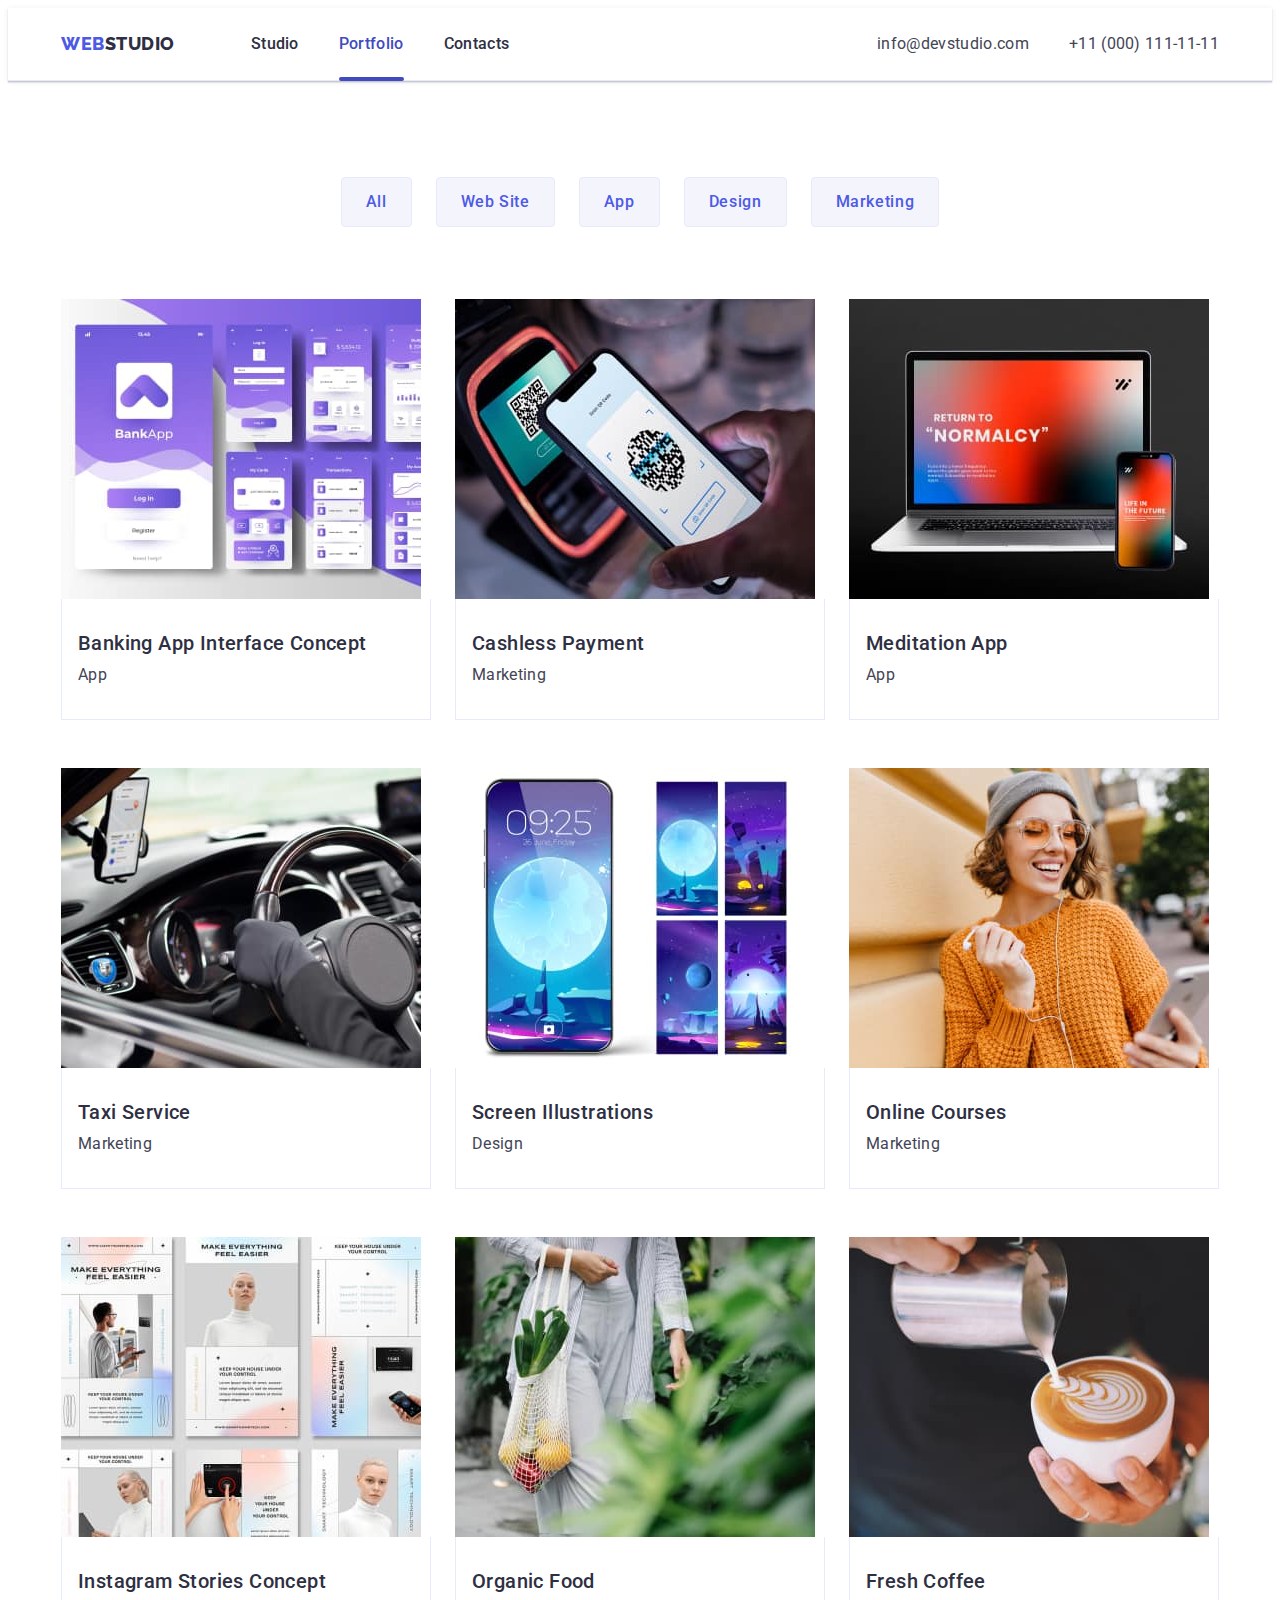
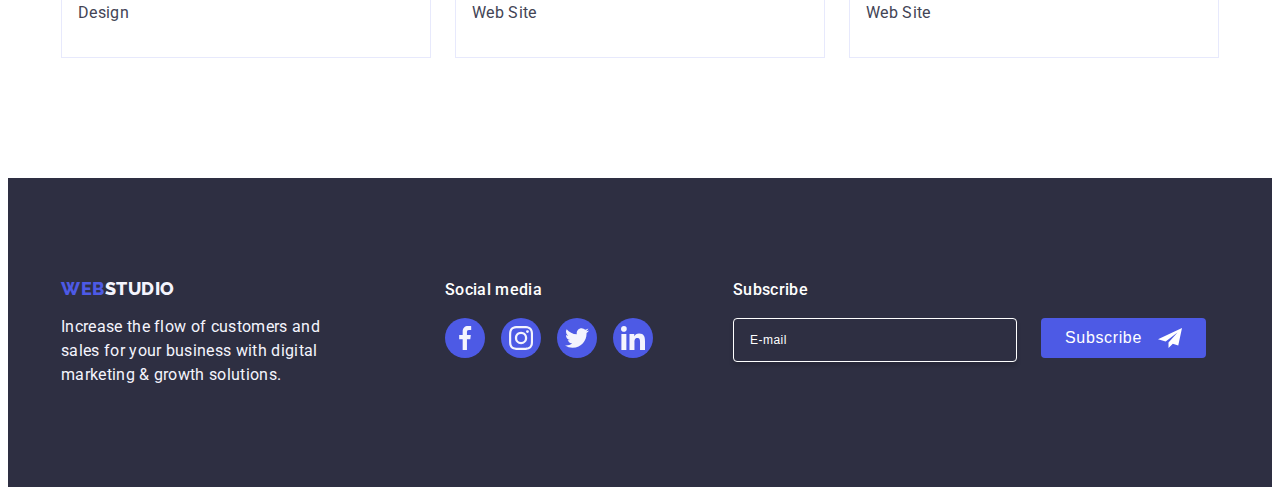
==== portfolio.html @ ef60c925 "Initial commit" ====
<!DOCTYPE html>
<html lang="en">
  <head>
    <meta charset="UTF-8" />
    <meta name="viewport" content="width=device-width, initial-scale=1.0" />
    <title>portfolio</title>
    <link rel="preconnect" href="https://fonts.googleapis.com" />
    <link rel="preconnect" href="https://fonts.gstatic.com" crossorigin />
    <link
      href="https://fonts.googleapis.com/css2?family=Raleway:wght@800&family=Roboto:wght@400;500;700;900&display=swap"
      rel="stylesheet"
    />
    <link
      rel="stylesheet"
      href="https://cdnjs.cloudflare.com/ajax/libs/modern-normalize/2.0.0/modern-normalize.min.css"
      integrity="sha512-4xo8blKMVCiXpTaLzQSLSw3KFOVPWhm/TRtuPVc4WG6kUgjH6J03IBuG7JZPkcWMxJ5huwaBpOpnwYElP/m6wg=="
      crossorigin="anonymous"
      referrerpolicy="no-referrer"
    />
    <link rel="stylesheet" href="./css/style.css" />
  </head>
  <body>
    <header class="header">
      <div class="container">
        <nav class="header-navigation">
          <a class="logo link" href="./index.html">
            Web<span class="logo-decor-header">Studio</span>
          </a>
          <ul class="navigation-list list">
            <li class="navigation-item">
              <a class="navigation-link link" href="./index.html">Studio</a>
            </li>
            <li class="navigation-item">
              <a class="navigation-link link link-portfolio" href="./portfolio.html">Portfolio</a>
            </li>
            <li class="navigation-item">
              <a class="navigation-link link" href="">Contacts</a>
            </li>
          </ul>
        </nav>

        <address class="header-address">
          <ul class="address-list list">
            <li class="address-item">
              <a class="address-link link" href="mailto:info@devstudio.com">info@devstudio.com</a>
            </li>
            <li class="address-item">
              <a class="address-link link" href="tel:+110001111111">+11 (000) 111-11-11</a>
            </li>
          </ul>
        </address>
      </div>
    </header>
    <main class="main">
      <section class="portfolio-content">
        <div class="container">
          <h1 class="visually-hidden">Сategory</h1>
          <ul class="category-list list">
            <li class="category-item">
              <button type="button" class="category-button">All</button>
            </li>
            <li class="category-item">
              <button type="button" class="category-button">Web Site</button>
            </li>
            <li class="category-item">
              <button type="button" class="category-button">App</button>
            </li>
            <li class="category-item">
              <button type="button" class="category-button">Design</button>
            </li>
            <li class="category-item">
              <button type="button" class="category-button">Marketing</button>
            </li>
          </ul>
          <ul class="portfolio-list list">
            <li class="portfolio-card">
              <a href="#" class="card-link link">
                <div class="position-wrapper">
                  <img
                    class="portfolio-img link"
                    width="360"
                    src="./images/portfolio/portfolio-img-1.jpg"
                    alt="Portfolio Image"
                  />
                  <p class="overlay-text"
                    >14 Stylish and User-Friendly App Design Concepts · Task Manager App · Calorie
                    Tracker App · Exotic Fruit Ecommerce App · Cloud Storage App
                  </p>
                </div>
                <div class="pornfolio-card-inner">
                  <h2 class="portfolio-title">Banking App Interface Concept</h2>
                  <p class="product">App</p>
                </div>
              </a>
            </li>
            <li class="portfolio-card">
              <a href="#" class="card-link link">
                <div class="position-wrapper">
                  <img
                    class="portfolio-img link"
                    width="360"
                    src="./images/portfolio/portfolio-img-2.jpg"
                    alt="Portfolio Image"
                  />

                  <p class="overlay-text"
                    >14 Stylish and User-Friendly App Design Concepts · Task Manager App · Calorie
                    Tracker App · Exotic Fruit Ecommerce App · Cloud Storage App</p
                  >
                </div>
                <div class="pornfolio-card-inner">
                  <h2 class="portfolio-title">Cashless Payment</h2>
                  <p class="product">Marketing</p>
                </div>
              </a>
            </li>
            <li class="portfolio-card">
              <a href="#" class="card-link link">
                <div class="position-wrapper">
                  <img
                    class="portfolio-img link"
                    width="360"
                    src="./images/portfolio/portfolio-img-3.jpg"
                    alt="Portfolio Image"
                  />

                  <p class="overlay-text"
                    >14 Stylish and User-Friendly App Design Concepts · Task Manager App · Calorie
                    Tracker App · Exotic Fruit Ecommerce App · Cloud Storage App
                  </p>
                </div>
                <div class="pornfolio-card-inner">
                  <h2 class="portfolio-title">Meditation App</h2>
                  <p class="product">App</p>
                </div>
              </a>
            </li>
            <li class="portfolio-card">
              <a href="#" class="card-link link">
                <div class="position-wrapper">
                  <img
                    class="portfolio-img link"
                    width="360"
                    src="./images/portfolio/portfolio-img-4.jpg"
                    alt="Portfolio Image"
                  />

                  <p class="overlay-text"
                    >14 Stylish and User-Friendly App Design Concepts · Task Manager App · Calorie
                    Tracker App · Exotic Fruit Ecommerce App · Cloud Storage App
                  </p>
                </div>
                <div class="pornfolio-card-inner">
                  <h2 class="portfolio-title">Taxi Service</h2>
                  <p class="product">Marketing</p>
                </div>
              </a>
            </li>
            <li class="portfolio-card">
              <a href="#" class="card-link link">
                <div class="position-wrapper">
                  <img
                    class="portfolio-img link"
                    width="360"
                    src="./images/portfolio/portfolio-img-5.jpg"
                    alt="Portfolio Image"
                  />

                  <p class="overlay-text"
                    >14 Stylish and User-Friendly App Design Concepts · Task Manager App · Calorie
                    Tracker App · Exotic Fruit Ecommerce App · Cloud Storage App
                  </p>
                </div>
                <div class="pornfolio-card-inner">
                  <h2 class="portfolio-title">Screen Illustrations</h2>
                  <p class="product">Design</p>
                </div>
              </a>
            </li>
            <li class="portfolio-card">
              <a href="#" class="card-link link">
                <div class="position-wrapper">
                  <img
                    class="portfolio-img link"
                    width="360"
                    src="./images/portfolio/portfolio-img-6.jpg"
                    alt="Portfolio Image"
                  />

                  <p class="overlay-text"
                    >14 Stylish and User-Friendly App Design Concepts · Task Manager App · Calorie
                    Tracker App · Exotic Fruit Ecommerce App · Cloud Storage App
                  </p>
                </div>
                <div class="pornfolio-card-inner">
                  <h2 class="portfolio-title">Online Courses</h2>
                  <p class="product">Marketing</p>
                </div>
              </a>
            </li>
            <li class="portfolio-card">
              <a href="#" class="card-link link">
                <div class="position-wrapper">
                  <img
                    class="portfolio-img link"
                    width="360"
                    src="./images/portfolio/portfolio-img-7.jpg"
                    alt="Portfolio Image"
                  />

                  <p class="overlay-text"
                    >14 Stylish and User-Friendly App Design Concepts · Task Manager App · Calorie
                    Tracker App · Exotic Fruit Ecommerce App · Cloud Storage App
                  </p>
                </div>
                <div class="pornfolio-card-inner">
                  <h2 class="portfolio-title">Instagram Stories Concept</h2>
                  <p class="product">Design</p>
                </div>
              </a>
            </li>
            <li class="portfolio-card">
              <a href="#" class="card-link link">
                <div class="position-wrapper">
                  <img
                    class="portfolio-img link"
                    width="360"
                    src="./images/portfolio/portfolio-img-8.jpg"
                    alt="Portfolio Image"
                  />

                  <p class="overlay-text"
                    >14 Stylish and User-Friendly App Design Concepts · Task Manager App · Calorie
                    Tracker App · Exotic Fruit Ecommerce App · Cloud Storage App
                  </p>
                </div>
                <div class="pornfolio-card-inner">
                  <h2 class="portfolio-title">Organic Food</h2>
                  <p class="product">Web Site</p>
                </div>
              </a>
            </li>
            <li class="portfolio-card">
              <a href="#" class="card-link link">
                <div class="position-wrapper">
                  <img
                    class="portfolio-img link"
                    width="360"
                    src="./images/portfolio/portfolio-img-9.jpg"
                    alt="Portfolio Image"
                  />

                  <p class="overlay-text"
                    >14 Stylish and User-Friendly App Design Concepts · Task Manager App · Calorie
                    Tracker App · Exotic Fruit Ecommerce App · Cloud Storage App
                  </p>
                </div>
                <div class="pornfolio-card-inner">
                  <h2 class="portfolio-title">Fresh Coffee</h2>
                  <p class="product">Web Site</p>
                </div>
              </a>
            </li>
          </ul>
        </div>
      </section>
    </main>

    <footer class="footer">
      <div class="container flex-footer">
        <div class="footer-logo">
          <a class="logo link footer-inline-block" href="./index.html">
            Web<span class="logo-decor-footer">Studio</span>
          </a>
          <p class="footer-description">
            Increase the flow of customers and sales for your business with digital marketing &
            growth solutions.
          </p>
        </div>
        <div class="footer-social-box">
          <p class="footer-social-title">Social media</p>
          <ul class="footer-socials list">
            <li class="footer-social-item">
              <a
                class="footer-socials-link link"
                href="https://facebook.com"
                target="_blank"
                rel="noopener noreferrer"
                aria-label="Facebook link"
              >
                <svg class="footer-socials-icon" width="24" height="24">
                  <use href="./images/icons.svg#icon-facebook-icon"></use>
                </svg>
              </a>
            </li>
            <li class="footer-social-item">
              <a
                class="footer-socials-link link"
                href="https://instagram.com"
                target="_blank"
                rel="noopener noreferrer"
                aria-label="Instagram link"
              >
                <svg class="footer-socials-icon" width="24" height="24">
                  <use href="./images/icons.svg#icon-instagram-icon"></use>
                </svg>
              </a>
            </li>
            <li class="footer-social-item">
              <a
                class="footer-socials-link link"
                href="https://twitter.com"
                target="_blank"
                rel="noopener noreferrer"
                aria-label="Twitter link"
              >
                <svg class="footer-socials-icon" width="24" height="24">
                  <use href="./images/icons.svg#icon-twitter-icon"></use>
                </svg>
              </a>
            </li>
            <li class="footer-social-item">
              <a
                class="footer-socials-link link"
                href="https://www.linkedin.com/"
                target="_blank"
                rel="noopener noreferrer"
                aria-label="Linkedin link"
              >
                <svg class="footer-socials-icon" width="24" height="24">
                  <use href="./images/icons.svg#icon-linkedin-icon"></use>
                </svg>
              </a>
            </li>
          </ul>
        </div>
        <div class="subscribe-wrapper">
          <p class="subscribe-caption">Subscribe</p>
          <form class="sucscribe-form">
            <label for="email" class="subscribe-label">
              <input
                type="email"
                name="email"
                id="email"
                placeholder="E-mail"
                class="subscribe-email"
                required
              />
            </label>
            <button type="submit" class="subscribe-button" value="Subscribe">
              Subscribe
              <svg class="subscribe-icon" width="24" height="24">
                <use href="./images/icons.svg#icon-telegram"></use>
              </svg>
            </button>
          </form>
        </div>
      </div>
    </footer>
  </body>
</html>
---- css/style.css ----
:root {
  --primary-text-color: #434455;
  --accent-text-color: #4d5ae5;
  --title-text-color: #2e2f42;
  --hover-text-color: #404bbf;
  --cloud-text-color: #f4f4fd;
  --white-text-color: #ffffff;
  --customer-item-color: #8e8f99;
  --primary-bg-color: #e5e5e5;
  --secondary-bg-color: #2e2f42;
  --section-bg-color: #ffffff;
  --cloud-bg-color: #f4f4fd;
  --accent-bg-color: #4d5ae5;
  --hover-bg-color: #404bbf;
  --hover-bg-social-color: #31d0aa;
}

/* reset style */

h1,
h2,
h3,
h4,
h5,
h6,
p {
  margin: 0;
}

ul,
ol {
  margin: 0;
  padding: 0;
  list-style: none;
}

img {
  display: block;
}

.visually-hidden {
  position: absolute;
  width: 1px;
  height: 1px;
  margin: -1px;
  border: 0;
  padding: 0;
  white-space: nowrap;
  clip-path: inset(100%);
  clip: rect(0 0 0 0);
  overflow: hidden;
}

/* */

body {
  /* font-family: "Raleway", sans-serif; */
  font-family: 'Roboto', sans-serif;
  font-size: 16px;
  line-height: 24px;
  font-weight: 400;
  color: var(--primary-text-color);
  background-color: var(--section-bg-color);
}

.container {
  width: 1158px;
  padding: 0 15px 0 15px;
  margin-left: auto;
  margin-right: auto;
}

.section {
  margin: 120px 0;
}

ul,
.list {
  /* /////////////////////////////////////////////////////// DALETE*/
  list-style-type: none;
}

/* header */
.header {
  justify-content: space-between;
  border-bottom: 1px solid #e7e9fc;
  box-shadow: 0px 2px 1px rgba(46, 47, 66, 0.08), 0px 1px 1px rgba(46, 47, 66, 0.16),
    0px 1px 6px rgba(46, 47, 66, 0.08);
}
.header .container {
  display: flex;
  justify-content: space-between;
  align-items: center;
}

.header-navigation {
  display: flex;
  align-items: center;
}

.navigation-list {
  display: flex;
  gap: 40px;
}

.address-list {
  display: flex;
  gap: 40px;
}

.logo {
  margin-right: 76px;
  font-family: 'Raleway', sans-serif;
  font-weight: 800;
  font-size: 18px;
  line-height: 1.17;
  letter-spacing: 0.03em;
  text-transform: uppercase;
  color: var(--accent-text-color);
}

.logo-decor-header {
  color: var(--title-text-color);
}
.logo-decor-footer {
  color: var(--cloud-text-color);
}

.navigation-item {
  font-weight: 500;
  font-size: 16px;
  line-height: 1.5;
  letter-spacing: 0.02em;
  color: var(--title-text-color);
}

.navigation-link {
  display: block;
  color: var(--title-text-color);
  padding: 24px 0;
  position: relative;
}

.navigation-item {
  transition: color 250ms cubic-bezier(0.4, 0, 0.2, 1);
}
.navigation-item .link-studio,
.navigation-item .link-portfolio {
  position: relative;
  color: #404bbf;
  transition: color 250ms cubic-bezier(0.4, 0, 0.2, 1);
}

.link-studio:after,
.link-portfolio:after {
  position: absolute;
  content: '';
  left: 0;
  bottom: -1px;
  height: 4px;
  width: 100%;
  background-color: #404bbf;
  border-radius: 2px;
  z-index: 1;
}
.address-item .address-link {
  transition: color 250ms cubic-bezier(0.4, 0, 0.2, 1);
}
.navigation-link:hover,
.navigation-link:focus {
  color: var(--hover-text-color);
}

.link {
  text-decoration: none;
}

.header-address {
  font-style: normal;
}

.address-link {
  color: var(--primary-text-color);
  text-decoration: none;
  font-size: 16px;
  font-weight: 400;
  line-height: 24px;
  letter-spacing: 0.02em;
}

.address-link:hover,
.address-link:focus {
  color: var(--hover-text-color);
}

.hero {
  padding: 188px 0;
  background-color: var(--secondary-bg-color);
  background-image: linear-gradient(rgba(46, 47, 66, 0.7), rgba(46, 47, 66, 0.7)),
    url(../images/home/hero-bg.jpg);
  background-repeat: no-repeat;
  background-size: cover;
  background-position: center;
  /* */
  max-width: 1440px;
  overflow: hidden;
  margin: auto;
}

.hero-title {
  font-size: 56px;
  line-height: 1.07;
  text-align: center;
  letter-spacing: 0.02em;
  color: var(--white-text-color);
  margin: 0 auto;
  margin-bottom: 48px;
  max-width: 496px;
}

.hero-button {
  background-color: var(--accent-text-color);
  font-family: 'Roboto', sans-serif;
  font-weight: 500;
  font-size: 16px;
  line-height: 1.5;
  letter-spacing: 0.04em;
  color: var(--white-text-color);
  cursor: pointer;
  margin: 0 auto;
  display: block;
  border: none;
  min-width: 169px;
  height: 56px;
  border-radius: 4px;
  transition: background-color 250ms cubic-bezier(0.4, 0, 0.2, 1);
}

.hero-button:hover,
.hero-button:focus {
  background: var(--hover-bg-color);
}

.benefits-wrapper-icon {
  display: flex;
  justify-content: center;
  align-items: center;
  width: 100%;
  height: 112px;
  border-radius: 4px;
  background: var(--cloud-bg-color);
  margin-bottom: 8px;
}

.benefits-list {
  display: flex;
  gap: 24px;
}

.benefits-item {
  width: calc((100% - 72px) / 4);
}

.benefits-title,
.employee-title {
  font-weight: 500;
  font-size: 20px;
  line-height: 1.2;
  letter-spacing: 0.02em;
  color: var(--title-text-color);
  margin-bottom: 8px;
}

.characteristic,
.employee-description {
  font-size: 16px;
  line-height: 1.5;
  letter-spacing: 0.02em;
  color: var(--primary-text-color);
}

.employee-general-content {
  padding: 32px 0;
}

.employee-description,
.employee-title {
  text-align: center;
  margin-bottom: 8px;
}
/* socials */
.employee-socials {
  display: flex;
  justify-content: center;
  gap: 24px;
}

.employee-social-item {
  width: 40px;
  height: 40px;
}

.employee-socials-link {
  border-radius: 50%;
  background-color: #4d5ae5;
  padding: 8px;
  height: 100%;
  width: 100%;
  display: flex;
  align-items: center;
  justify-content: center;
  transition: background-color 250ms cubic-bezier(0.4, 0, 0.2, 1);
}

.employee-socials-icon {
  fill: var(--cloud-text-color);
}
.employee-socials-link:hover,
.employee-socials-link:focus {
  background: #404bbf;
}

.made-list {
  display: flex;
  gap: 24px;
}

.made-item {
  width: calc((100% - 3 * 16px) / 3);
}

.section-title {
  font-size: 36px;
  line-height: 1.11;
  text-align: center;
  letter-spacing: 0.02em;
  text-transform: capitalize;
  color: var(--title-text-color);
  margin-bottom: 72px;
}

.team {
  padding: 120px 0;
}

.bg-silver {
  background-color: var(--cloud-bg-color);
}

.team-title {
  margin-bottom: 72px;
}

.our-team-list {
  display: flex;
  align-items: center;
  gap: 24px;
}

.our-team-item {
  flex-basis: calc((100% - 72px) / 4);
  background-color: var(--section-bg-color);
  font-weight: 500;
  font-size: 20px;
  line-height: 1.2;
  letter-spacing: 0.02em;
  color: var(--title-text-color);
  border-radius: 0px 0px 4px 4px;
  box-shadow: 0px 1px 6px rgba(46, 47, 66, 0.08), 0px 1px 1px rgba(46, 47, 66, 0.16),
    0px 2px 1px rgba(46, 47, 66, 0.08);
}

/* customers */

.customers-list {
  display: flex;
  gap: 24px;
  align-items: center;
  justify-content: center;
}

.customer-item {
  width: calc((100% - 120px) / 6);
  height: 88px;
}

.customer-link {
  display: flex;
  align-items: center;
  justify-content: center;
  color: var(--customer-item-color);
  border-radius: 4px;
  border: 1px solid var(--customer-item-color);
  padding: 16px 32px;
  cursor: pointer;
  height: 88px;
  transition: border-color 250ms cubic-bezier(0.4, 0, 0.2, 1),
    color 250ms cubic-bezier(0.4, 0, 0.2, 1);
}

.customer-link:hover,
.customer-link:focus {
  border-color: var(--hover-text-color);
  color: var(--hover-text-color);
  border-radius: 4px;
}

.customer-link:hover .customer-icon {
  fill: var(--hover-text-color);
  border-color: #404bbf;
}

.customer-icon {
  fill: currentColor;
}

.section-customer {
  padding-top: 120px;
  padding-bottom: 120px;
  margin: 0;
}
/* footer */
.footer {
  background: var(--secondary-bg-color);
  padding: 100px 0;
}
/*
.footer-wrapper {
  display: flex;
  gap: 120px;
}
*/
.flex-footer {
  display: flex;
  align-items: baseline;
}

.footer-logo {
  margin-right: 120px;
}

.footer-description {
  max-width: 264px;
  font-size: 16px;
  line-height: 24px;
  color: var(--cloud-text-color);
  letter-spacing: 0.02em;
}

.footer-inline-block {
  display: inline-block;
  margin-bottom: 16px;
}

.footer-social-box {
  margin-right: 80px;
}

.footer-social-title {
  display: flex;
  align-items: baseline;
  color: var(--white-text-color);
  font-size: 16px;
  font-style: normal;
  font-weight: 500;
  line-height: 24px;
  letter-spacing: 0.32px;
  margin-bottom: 16px;
}

.footer-socials {
  display: flex;
  align-items: center;
  justify-content: center;
  gap: 16px;
}

.footer-socials-link {
  border-radius: 50%;
  background-color: #4d5ae5;
  padding: 8px;
  display: flex;
  align-items: center;
  justify-content: center;
  transition: background-color 250ms cubic-bezier(0.4, 0, 0.2, 1);
}

.footer-socials-icon {
  fill: var(--cloud-text-color);
}
.footer-socials-link:hover,
.footer-socials-link:focus {
  background: var(--hover-bg-social-color);
}
.sucscribe-form {
  display: flex;
  gap: 24px;
}

.subscribe-caption {
  margin-bottom: 16px;
  font-family: Roboto;
  font-size: 16px;
  font-weight: 500;
  line-height: 1.5;
  letter-spacing: 0.02em;
  color: #ffffff;
}

.subscribe-email {
  width: 264px;
  height: 40px;
  border-radius: 4px;
  border: 1px solid #fff;
  box-shadow: 0px 4px 4px 0px rgba(0, 0, 0, 0.15);
  color: #fff;
  font-size: 12px;
  font-weight: 400;
  line-height: 1.5;
  letter-spacing: 0.04em;
  background-color: transparent;
  padding-left: 16px;
}

.subscribe-email::placeholder {
  color: #ffffff;
}

.subscribe-button {
  display: flex;
  align-items: center;
  justify-content: center;
  min-width: 165px;
  height: 40px;
  padding: 8px 24px;
  font-size: 16px;
  font-weight: 500;
  line-height: 1.5;
  letter-spacing: 0.04em;
  color: #ffffff;
  cursor: pointer;
  background-color: #4d5ae5;
  border: none;
  border-radius: 4px;
}

.subscribe-icon {
  fill: #ffffff;
  margin-left: 16px;
}

/* portfolio */
.portfolio-content {
  padding: 96px 0 120px 0;
}

.category-list {
  display: flex;
  justify-content: center;
  gap: 24px;
  margin-bottom: 72px;
}

.category-button {
  background-color: var(--cloud-bg-color);
  color: var(--accent-text-color);
  font-family: 'Roboto', sans-serif;
  font-size: 16px;
  font-weight: 500;
  line-height: 24px;
  letter-spacing: 0.04em;
  cursor: pointer;
  padding: 12px 24px;
  border-radius: 4px;
  border: 1px solid #e7e9fc;
  transition: color 250ms cubic-bezier(0.4, 0, 0.2, 1),
    background-color 250ms cubic-bezier(0.4, 0, 0.2, 1),
    border-color 250ms cubic-bezier(0.4, 0, 0.2, 1), box-shadow 250ms cubic-bezier(0.4, 0, 0.2, 1);
}

.category-button:hover,
.category-button:focus {
  background: var(--hover-bg-color);
  color: var(--white-text-color);
  border: 1px solid transparent;
  box-shadow: 0px 3px 1px rgba(0, 0, 0, 0.1), 0px 2px 1px rgba(0, 0, 0, 0.08),
    0px 2px 2px rgba(0, 0, 0, 0.12);
}

.portfolio-list {
  display: flex;
  gap: 24px;
  flex-wrap: wrap;
  column-gap: 24px;
  row-gap: 48px;
}

.portfolio-card {
  width: calc((100% - 48px) / 3);
}

.card-link {
  display: block;
  transition: box-shadow 250ms cubic-bezier(0.4, 0, 0.2, 1);
}

.card-link:hover,
.card-link:focus {
  box-shadow: 0px 1px 6px rgba(46, 47, 66, 0.08), 0px 1px 1px rgba(46, 47, 66, 0.16),
    0px 2px 1px rgba(46, 47, 66, 0.08);
}
/* position */
.position-wrapper {
  position: relative;
  overflow: hidden;
}

.overlay-text {
  position: absolute;
  top: 0;
  left: 0;
  width: 100%;
  height: 100%;
  display: flex;
  justify-content: center;
  padding: 40px 32px;
  transform: translateY(100%);
  color: var(--cloud-text-color);
  font-family: Roboto;
  font-size: 16px;
  line-height: 24px;
  letter-spacing: 0.32px;
  background-color: #4d5ae5;
  transition: transform 250ms cubic-bezier(0.4, 0, 0.2, 1);
}

.card-link:hover .overlay-text,
.card-link:focus .overlay-text {
  transform: translateY(0%);
}

/* position  | | */
.pornfolio-card-inner {
  padding: 32px 16px;
  border: 1px solid #e7e9fc;
  border-top: none;
}
.portfolio-title {
  font-size: 20px;
  line-height: 24px;
  font-weight: 500;
  letter-spacing: 0.02em;
  color: var(--title-text-color);
  margin-bottom: 8px;
}

.product {
  font-size: 16px;
  line-height: 24px;
  letter-spacing: 0.02em;
  color: var(--primary-text-color);
}

.mb-0 {
  margin-bottom: 0;
}

/* 
} */
/* Modal */

.backdrop {
  position: fixed;
  top: 0;
  left: 0;
  width: 100%;
  height: 100%;
  background-color: rgba(46, 47, 66, 0.4);
  transition: opacity 250ms cubic-bezier(0.4, 0, 0.2, 1),
    visibility 250ms cubic-bezier(0.4, 0, 0.2, 1);

  display: flex;
  justify-content: center;
  align-items: center;
  z-index: 10;
}

.modal {
  padding-top: 72px;
  padding-left: 24px;
  padding-right: 24px;
  padding-bottom: 24px;
  position: absolute;
  left: 50%;
  top: 50%;
  transform: translate(-50%, -50%) scale(1);
  width: 408px;
  min-height: 584px;
  border-radius: 4px;
  background: var(--DAIRY, #fcfcfc);
  box-shadow: 0px 2px 1px 0px rgba(0, 0, 0, 0.2), 0px 1px 3px 0px rgba(0, 0, 0, 0.12),
    0px 1px 1px 0px rgba(0, 0, 0, 0.14);
  transition: transform 250ms cubic-bezier(0.4, 0, 0.2, 1);
}

.is-hidden {
  visibility: hidden;
  pointer-events: none;
  opacity: 0;
}

.modal-btn {
  position: absolute;
  top: 24px;
  right: 24px;
  width: 24px;
  height: 24px;
  border-radius: 50%;
  display: flex;
  align-items: center;
  justify-content: center;
  background-color: #e7e9fc;
  border: 1px solid rgba(0, 0, 0, 0.1);
  padding: 0;
  cursor: pointer;
  transition: background-color 250ms cubic-bezier(0.4, 0, 0.2, 1),
    border 250ms cubic-bezier(0.4, 0, 0.2, 1);
}

.modal-btn:focus,
.modal-btn:hover {
  background-color: 250ms cubic-bezier(0.4, 0, 0.2, 1), border 250ms cubic-bezier(0.4, 0, 0.2, 1);
  background-color: var(--hover-bg-color);
  border: none;
  border-color: #404bbf;
}

.modal-btn-icon {
  transition: fill 250ms cubic-bezier(0.4, 0, 0.2, 1);
}

button:hover .modal-btn-icon,
button:focus .modal-btn-icon {
  fill: #ffffff;
}

/* Modal form */

.modal-caption {
  color: #2e2f42;
  text-align: center;
  font-style: normal;
  font-weight: 500;
  font-size: 16px;
  line-height: 1.5; /* 150% */
  letter-spacing: 0.32px;
  margin-bottom: 16px;
  font-size: 16px;
}
.modal-row {
  margin-bottom: 8px;
}

.modal-comment {
  margin-bottom: 16px;
}

.modal-label {
  display: block;
  color: #8e8f99;
  font-size: 12px;
  line-height: 1.17;
  letter-spacing: 0.48px;
  margin-bottom: 4px;
}
.modal-box {
  margin-bottom: 8px;
  position: relative;
}

.modal-input {
  width: 100%;
  height: 40px;
  padding: 8px 38px;
  border-radius: 4px;
  border: 1px solid rgba(46, 47, 66, 0.4);
  transition: border-color 250ms ease;
  cursor: pointer;
  background-color: transparent;
  outline: transparent;
  border-color: 250ms cubic-bezier(0.4, 0, 0.2, 1);
  transition: border-color 250ms cubic-bezier(0.4, 0, 0.2, 1);
}

.modal-input:focus-within,
.modal-comment-field:focus-within {
  border-color: var(--accent-text-color);
}

.modal-icon {
  position: absolute;
  top: 50%;
  left: 16px;
  transform: translateY(-50%);
  fill: #2e2f42;
  transition: fill 250ms cubic-bezier(0.4, 0, 0.2, 1);
}

.modal-input:focus-within + .modal-icon {
  fill: var(--accent-text-color);
}

.modal-comment-field {
  display: block;
  width: 100%;
  height: 120px;
  padding: 8px 16px;
  font-size: 12px;
  line-height: 1.17;
  letter-spacing: 0.48px;
  color: rgba(46, 47, 66, 0.4);
  resize: none;
  outline: none;
  border-radius: 4px;
  border: 1px solid rgba(46, 47, 66, 0.4);
  margin-bottom: 16px;
  outline: transparent;
  background-color: transparent;
  border-color: 250ms cubic-bezier(0.4, 0, 0.2, 1);
  transition: border-color 250ms cubic-bezier(0.4, 0, 0.2, 1);
}

.modal-agreement {
  display: block;
  margin-bottom: 24px;
  font-size: 12px;
  line-height: 1.17;
  letter-spacing: 0.48px;
  color: #8e8f99;
}

.modal-agreement-input {
  display: block;
}

.modal-checkbox {
  display: inline-flex;
  align-items: center;
  justify-content: center;
  margin-right: 8px;
  width: 16px;
  height: 16px;
  border: 1px solid rgba(46, 47, 66, 0.4);
  border-radius: 2px;
  transition: background-color 250ms cubic-bezier(0.4, 0, 0.2, 1),
    border 250ms cubic-bezier(0.4, 0, 0.2, 1), fill 250ms cubic-bezier(0.4, 0, 0.2, 1);
  fill: transparent;
}
.modal-checkbox-icon {
  opacity: 0;
}

.modal-privacy {
  margin-bottom: 24px;
}

.modal-agreement-input:checked + .modal-agreement > .modal-checkbox {
  background-color: #404bbf;
  border: none;
  fill: #f4f4fd;
}

.modal-agreement-input:checked + .modal-agreement > .modal-checkbox > .modal-checkbox-icon {
  opacity: 1;
  fill: #fff;
}

/*
.modal-agreement-input:checked + .modal-checkbox > .modal-checkbox-icon {
  opacity: 1;
  fill: #fff;
}

.modal-agreement-input:checked + .modal-checkbox {
  background-color: #404bbf;
  border-color: transparent;
}
*/
.modal-agreement-link {
  color: #4d5ae5;
  font-size: 12px;
  font-weight: 400;
  line-height: 16px;
  letter-spacing: 0.48px;
  text-decoration-line: underline;
}
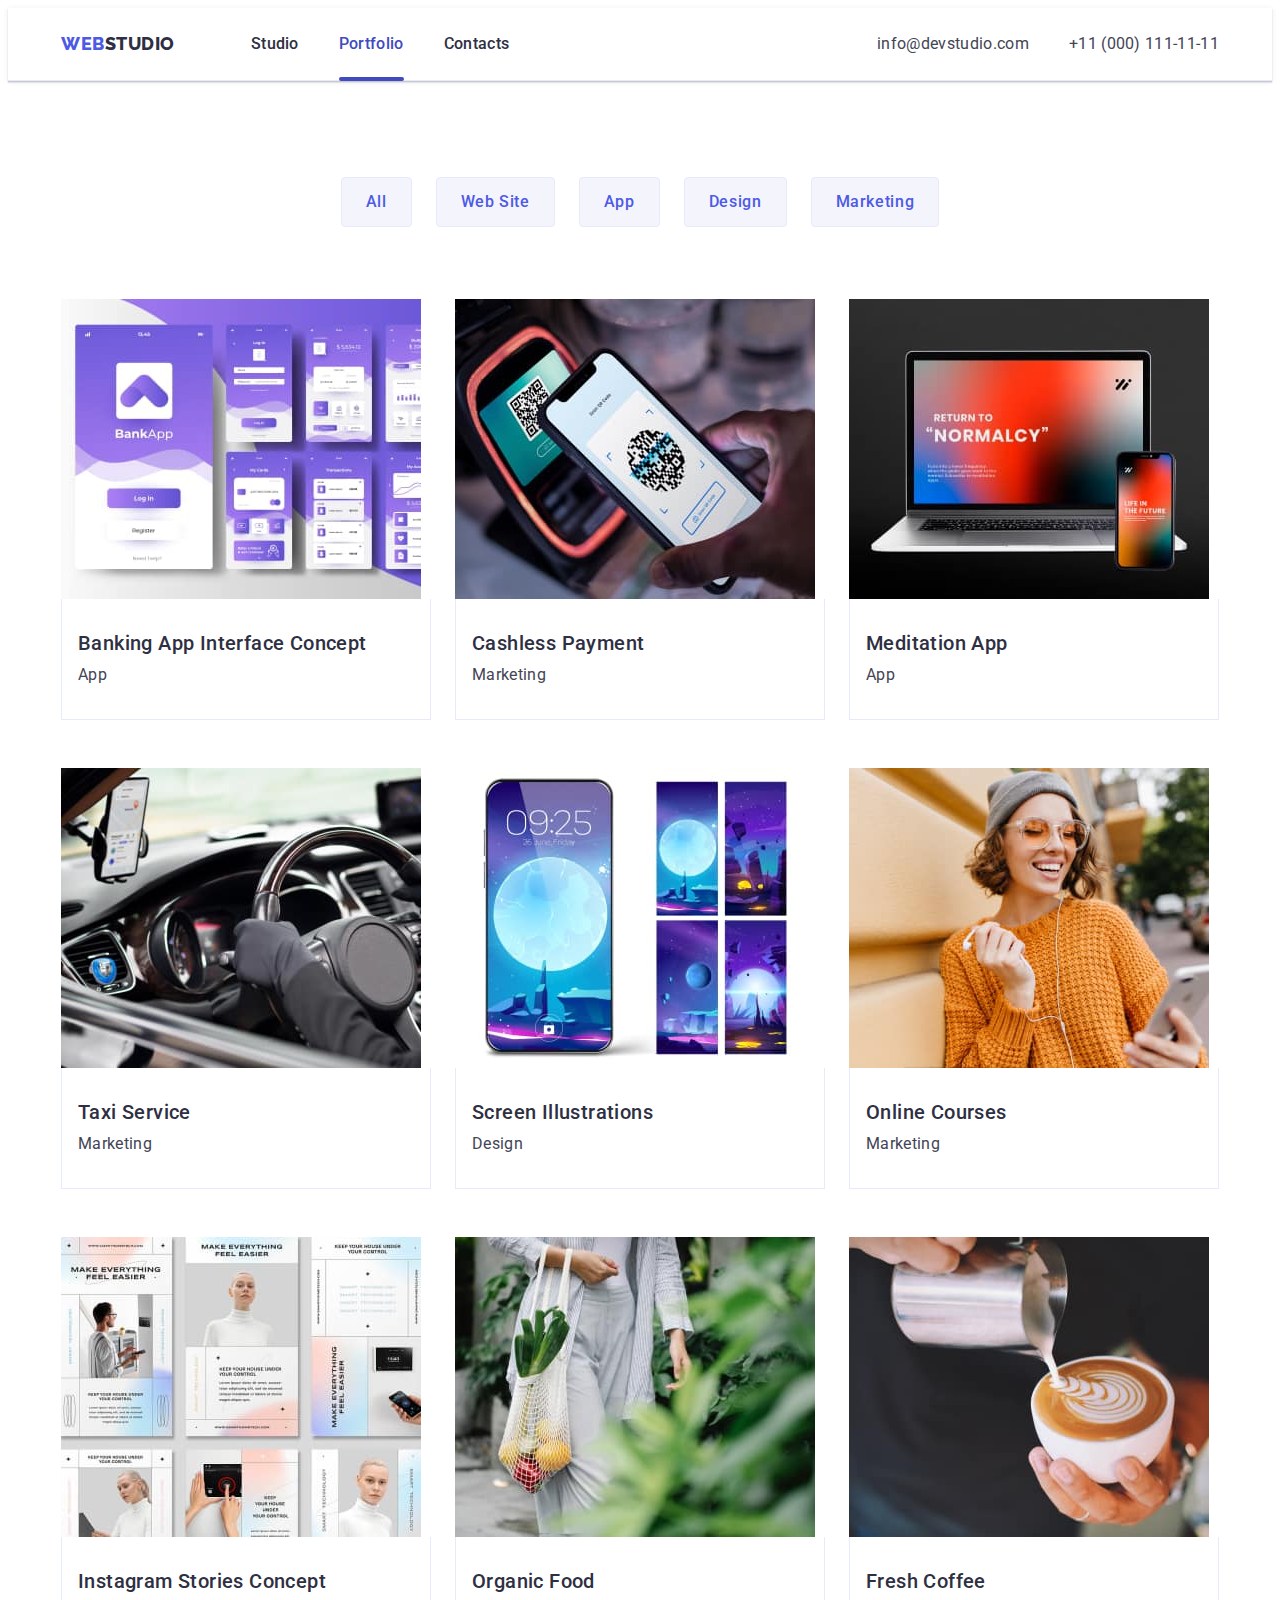
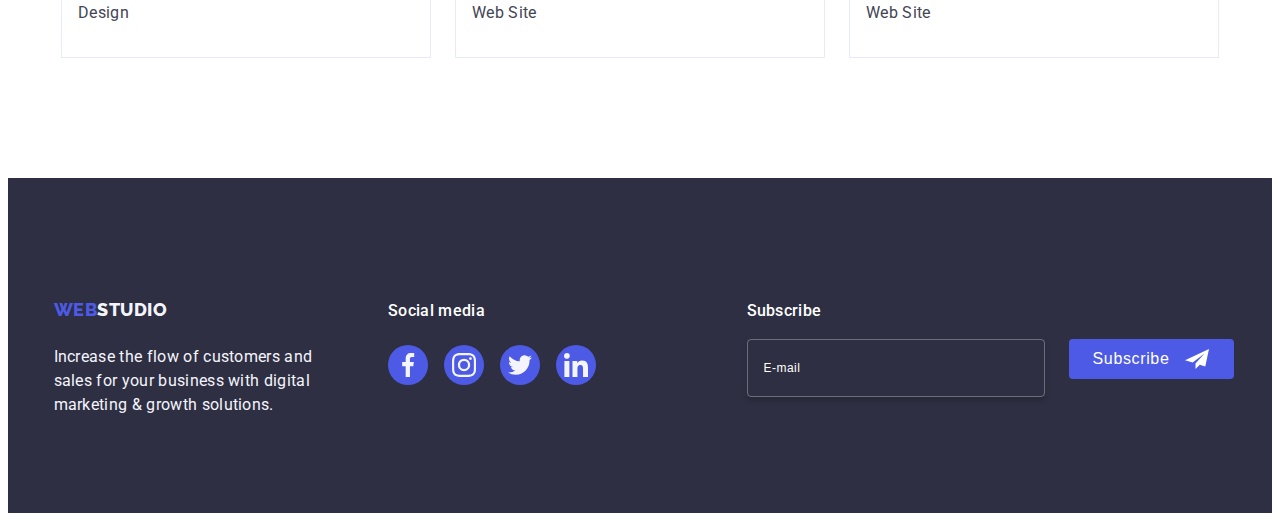
==== commit b5285445: "add footer" ====
--- a/portfolio.html
+++ b/portfolio.html
@@ -18,6 +18,9 @@
       referrerpolicy="no-referrer"
     />
     <link rel="stylesheet" href="./css/style.css" />
+    <link rel="stylesheet" href="./css/mobile.css" />
+    <link rel="stylesheet" href="./css/tablet.css" />
+    <link rel="stylesheet" href="./css/desctop.css" />
   </head>
   <body>
     <header class="header">
@@ -34,7 +37,7 @@
               <a class="navigation-link link link-portfolio" href="./portfolio.html">Portfolio</a>
             </li>
             <li class="navigation-item">
-              <a class="navigation-link link" href="">Contacts</a>
+              <a class="navigation-link link" href="#">Contacts</a>
             </li>
           </ul>
         </nav>
@@ -49,6 +52,15 @@
             </li>
           </ul>
         </address>
+        <button
+          class="header-menu-btn menu-toggle js-open-menu"
+          aria-expanded="false"
+          aria-controls="mobile-menu"
+        >
+          <svg class="toggle-menu-icon" width="28" height="28">
+            <use href="./images/icons.svg#icon-menu-hamburger"></use>
+          </svg>
+        </button>
       </div>
     </header>
     <main class="main">
@@ -268,7 +280,7 @@
 
     <footer class="footer">
       <div class="container flex-footer">
-        <div class="footer-logo">
+        <div class="footer-block footer-logo">
           <a class="logo link footer-inline-block" href="./index.html">
             Web<span class="logo-decor-footer">Studio</span>
           </a>
@@ -277,7 +289,7 @@
             growth solutions.
           </p>
         </div>
-        <div class="footer-social-box">
+        <div class="footer-block footer-social-box">
           <p class="footer-social-title">Social media</p>
           <ul class="footer-socials list">
             <li class="footer-social-item">
@@ -334,9 +346,9 @@
             </li>
           </ul>
         </div>
-        <div class="subscribe-wrapper">
+        <div class="footer-block subscribe-wrapper">
           <p class="subscribe-caption">Subscribe</p>
-          <form class="sucscribe-form">
+          <form class="subscribe-form">
             <label for="email" class="subscribe-label">
               <input
                 type="email"
@@ -357,5 +369,95 @@
         </div>
       </div>
     </footer>
+    <!-- Mobile menu -->
+    <div class="menu-container js-menu-container" id="mobile-menu">
+      <button class="mobile-menu-close js-close-menu">
+        <svg class="menu-toggle-icon" width="8" height="8">
+          <use href="./images/icons.svg#icon-close"></use>
+        </svg>
+      </button>
+
+      <ul class="mobile-menu">
+        <li class="mobile-menu-item">
+          <a class="mobile-menu-link current link" href="#">Studio</a>
+        </li>
+        <li class="mobile-menu-item">
+          <a class="mobile-menu-link link" href="#">Portfolio</a>
+        </li>
+        <li class="mobile-menu-item">
+          <a class="mobile-menu-link link" href="#">Contacts</a>
+        </li>
+      </ul>
+
+      <ul class="mobile-contacts">
+        <li class="mobile-contact-item">
+          <a class="mobile-contact-link link accent" href="tel:+110001111111"
+            >+11 (000) 111-11-11</a
+          >
+        </li>
+        <li class="mobile-contact-item">
+          <a class="mobile-contact-link link" href="mailto:info@devstudio.com"
+            >info@devstudio.com</a
+          >
+        </li>
+      </ul>
+
+      <ul class="mobile-socials list">
+        <li class="mobile-social-item">
+          <a
+            class="mobile-socials-link link"
+            href="https://facebook.com"
+            target="_blank"
+            rel="noopener noreferrer"
+            aria-label="Facebook link"
+          >
+            <svg class="mobile-socials-icon" width="24" height="24">
+              <use href="./images/icons.svg#icon-facebook-icon"></use>
+            </svg>
+          </a>
+        </li>
+        <li class="mobile-social-item">
+          <a
+            class="mobile-socials-link link"
+            href="https://instagram.com"
+            target="_blank"
+            rel="noopener noreferrer"
+            aria-label="Instagram link"
+          >
+            <svg class="mobile-socials-icon" width="24" height="24">
+              <use href="./images/icons.svg#icon-instagram-icon"></use>
+            </svg>
+          </a>
+        </li>
+        <li class="mobile-social-item">
+          <a
+            class="mobile-socials-link link"
+            href="https://twitter.com"
+            target="_blank"
+            rel="noopener noreferrer"
+            aria-label="Twitter link"
+          >
+            <svg class="mobile-socials-icon" width="24" height="24">
+              <use href="./images/icons.svg#icon-twitter-icon"></use>
+            </svg>
+          </a>
+        </li>
+        <li class="mobile-social-item">
+          <a
+            class="mobile-socials-link link"
+            href="https://www.linkedin.com/"
+            target="_blank"
+            rel="noopener noreferrer"
+            aria-label="Linkedin link"
+          >
+            <svg class="mobile-socials-icon" width="24" height="24">
+              <use href="./images/icons.svg#icon-linkedin-icon"></use>
+            </svg>
+          </a>
+        </li>
+      </ul>
+    </div>
+    <script src="./js/mobile-menu.js"></script>
+    <script src="./js/modal.js"></script>
   </body>
 </html>
--- a/css/style.css
+++ b/css/style.css
@@ -63,17 +63,6 @@
   background-color: var(--section-bg-color);
 }
 
-.container {
-  width: 1158px;
-  padding: 0 15px 0 15px;
-  margin-left: auto;
-  margin-right: auto;
-}
-
-.section {
-  margin: 120px 0;
-}
-
 ul,
 .list {
   /* /////////////////////////////////////////////////////// DALETE*/
@@ -81,118 +70,9 @@
 }
 
 /* header */
-.header {
-  justify-content: space-between;
-  border-bottom: 1px solid #e7e9fc;
-  box-shadow: 0px 2px 1px rgba(46, 47, 66, 0.08), 0px 1px 1px rgba(46, 47, 66, 0.16),
-    0px 1px 6px rgba(46, 47, 66, 0.08);
-}
-.header .container {
-  display: flex;
-  justify-content: space-between;
-  align-items: center;
-}
-
-.header-navigation {
-  display: flex;
-  align-items: center;
-}
-
-.navigation-list {
-  display: flex;
-  gap: 40px;
-}
-
-.address-list {
-  display: flex;
-  gap: 40px;
-}
-
-.logo {
-  margin-right: 76px;
-  font-family: 'Raleway', sans-serif;
-  font-weight: 800;
-  font-size: 18px;
-  line-height: 1.17;
-  letter-spacing: 0.03em;
-  text-transform: uppercase;
-  color: var(--accent-text-color);
-}
-
-.logo-decor-header {
-  color: var(--title-text-color);
-}
-.logo-decor-footer {
-  color: var(--cloud-text-color);
-}
-
-.navigation-item {
-  font-weight: 500;
-  font-size: 16px;
-  line-height: 1.5;
-  letter-spacing: 0.02em;
-  color: var(--title-text-color);
-}
-
-.navigation-link {
-  display: block;
-  color: var(--title-text-color);
-  padding: 24px 0;
-  position: relative;
-}
-
-.navigation-item {
-  transition: color 250ms cubic-bezier(0.4, 0, 0.2, 1);
-}
-.navigation-item .link-studio,
-.navigation-item .link-portfolio {
-  position: relative;
-  color: #404bbf;
-  transition: color 250ms cubic-bezier(0.4, 0, 0.2, 1);
-}
-
-.link-studio:after,
-.link-portfolio:after {
-  position: absolute;
-  content: '';
-  left: 0;
-  bottom: -1px;
-  height: 4px;
-  width: 100%;
-  background-color: #404bbf;
-  border-radius: 2px;
-  z-index: 1;
-}
-.address-item .address-link {
-  transition: color 250ms cubic-bezier(0.4, 0, 0.2, 1);
-}
-.navigation-link:hover,
-.navigation-link:focus {
-  color: var(--hover-text-color);
-}
-
-.link {
-  text-decoration: none;
-}
-
-.header-address {
-  font-style: normal;
-}
-
-.address-link {
-  color: var(--primary-text-color);
-  text-decoration: none;
-  font-size: 16px;
-  font-weight: 400;
-  line-height: 24px;
-  letter-spacing: 0.02em;
-}
-
-.address-link:hover,
-.address-link:focus {
-  color: var(--hover-text-color);
-}
-
+
+/* hero */
+/*ФОН*/
 .hero {
   padding: 188px 0;
   background-color: var(--secondary-bg-color);
@@ -207,229 +87,14 @@
   margin: auto;
 }
 
-.hero-title {
-  font-size: 56px;
-  line-height: 1.07;
-  text-align: center;
-  letter-spacing: 0.02em;
-  color: var(--white-text-color);
-  margin: 0 auto;
-  margin-bottom: 48px;
-  max-width: 496px;
-}
-
-.hero-button {
-  background-color: var(--accent-text-color);
-  font-family: 'Roboto', sans-serif;
-  font-weight: 500;
-  font-size: 16px;
-  line-height: 1.5;
-  letter-spacing: 0.04em;
-  color: var(--white-text-color);
-  cursor: pointer;
-  margin: 0 auto;
-  display: block;
-  border: none;
-  min-width: 169px;
-  height: 56px;
-  border-radius: 4px;
-  transition: background-color 250ms cubic-bezier(0.4, 0, 0.2, 1);
-}
-
-.hero-button:hover,
-.hero-button:focus {
-  background: var(--hover-bg-color);
-}
-
-.benefits-wrapper-icon {
-  display: flex;
-  justify-content: center;
-  align-items: center;
-  width: 100%;
-  height: 112px;
-  border-radius: 4px;
-  background: var(--cloud-bg-color);
-  margin-bottom: 8px;
-}
-
-.benefits-list {
-  display: flex;
-  gap: 24px;
-}
-
-.benefits-item {
-  width: calc((100% - 72px) / 4);
-}
-
-.benefits-title,
-.employee-title {
-  font-weight: 500;
-  font-size: 20px;
-  line-height: 1.2;
-  letter-spacing: 0.02em;
-  color: var(--title-text-color);
-  margin-bottom: 8px;
-}
-
-.characteristic,
-.employee-description {
-  font-size: 16px;
-  line-height: 1.5;
-  letter-spacing: 0.02em;
-  color: var(--primary-text-color);
-}
-
-.employee-general-content {
-  padding: 32px 0;
-}
-
-.employee-description,
-.employee-title {
-  text-align: center;
-  margin-bottom: 8px;
-}
-/* socials */
-.employee-socials {
-  display: flex;
-  justify-content: center;
-  gap: 24px;
-}
-
-.employee-social-item {
-  width: 40px;
-  height: 40px;
-}
-
-.employee-socials-link {
-  border-radius: 50%;
-  background-color: #4d5ae5;
-  padding: 8px;
-  height: 100%;
-  width: 100%;
-  display: flex;
-  align-items: center;
-  justify-content: center;
-  transition: background-color 250ms cubic-bezier(0.4, 0, 0.2, 1);
-}
-
-.employee-socials-icon {
-  fill: var(--cloud-text-color);
-}
-.employee-socials-link:hover,
-.employee-socials-link:focus {
-  background: #404bbf;
-}
-
-.made-list {
-  display: flex;
-  gap: 24px;
-}
-
-.made-item {
-  width: calc((100% - 3 * 16px) / 3);
-}
-
-.section-title {
-  font-size: 36px;
-  line-height: 1.11;
-  text-align: center;
-  letter-spacing: 0.02em;
-  text-transform: capitalize;
-  color: var(--title-text-color);
-  margin-bottom: 72px;
-}
-
-.team {
-  padding: 120px 0;
-}
-
-.bg-silver {
-  background-color: var(--cloud-bg-color);
-}
-
-.team-title {
-  margin-bottom: 72px;
-}
-
-.our-team-list {
-  display: flex;
-  align-items: center;
-  gap: 24px;
-}
-
-.our-team-item {
-  flex-basis: calc((100% - 72px) / 4);
-  background-color: var(--section-bg-color);
-  font-weight: 500;
-  font-size: 20px;
-  line-height: 1.2;
-  letter-spacing: 0.02em;
-  color: var(--title-text-color);
-  border-radius: 0px 0px 4px 4px;
-  box-shadow: 0px 1px 6px rgba(46, 47, 66, 0.08), 0px 1px 1px rgba(46, 47, 66, 0.16),
-    0px 2px 1px rgba(46, 47, 66, 0.08);
-}
-
-/* customers */
-
-.customers-list {
-  display: flex;
-  gap: 24px;
-  align-items: center;
-  justify-content: center;
-}
-
-.customer-item {
-  width: calc((100% - 120px) / 6);
-  height: 88px;
-}
-
-.customer-link {
-  display: flex;
-  align-items: center;
-  justify-content: center;
-  color: var(--customer-item-color);
-  border-radius: 4px;
-  border: 1px solid var(--customer-item-color);
-  padding: 16px 32px;
-  cursor: pointer;
-  height: 88px;
-  transition: border-color 250ms cubic-bezier(0.4, 0, 0.2, 1),
-    color 250ms cubic-bezier(0.4, 0, 0.2, 1);
-}
-
-.customer-link:hover,
-.customer-link:focus {
-  border-color: var(--hover-text-color);
-  color: var(--hover-text-color);
-  border-radius: 4px;
-}
-
-.customer-link:hover .customer-icon {
-  fill: var(--hover-text-color);
-  border-color: #404bbf;
-}
-
-.customer-icon {
-  fill: currentColor;
-}
-
-.section-customer {
-  padding-top: 120px;
-  padding-bottom: 120px;
-  margin: 0;
-}
+/*ФОН*/
+
 /* footer */
-.footer {
+/* .footer {
   background: var(--secondary-bg-color);
   padding: 100px 0;
 }
-/*
-.footer-wrapper {
-  display: flex;
-  gap: 120px;
-}
-*/
+
 .flex-footer {
   display: flex;
   align-items: baseline;
@@ -547,7 +212,7 @@
 .subscribe-icon {
   fill: #ffffff;
   margin-left: 16px;
-}
+} */
 
 /* portfolio */
 .portfolio-content {
@@ -659,10 +324,6 @@
   line-height: 24px;
   letter-spacing: 0.02em;
   color: var(--primary-text-color);
-}
-
-.mb-0 {
-  margin-bottom: 0;
 }
 
 /* 
@@ -875,17 +536,6 @@
   fill: #fff;
 }
 
-/*
-.modal-agreement-input:checked + .modal-checkbox > .modal-checkbox-icon {
-  opacity: 1;
-  fill: #fff;
-}
-
-.modal-agreement-input:checked + .modal-checkbox {
-  background-color: #404bbf;
-  border-color: transparent;
-}
-*/
 .modal-agreement-link {
   color: #4d5ae5;
   font-size: 12px;
@@ -894,3 +544,136 @@
   letter-spacing: 0.48px;
   text-decoration-line: underline;
 }
+/* Mobile menu */
+.menu-container {
+  position: fixed;
+  top: 0;
+  left: 0;
+
+  width: 100%;
+  height: 100%;
+  padding: 80px 35px 40px 50px;
+
+  display: flex;
+  flex-direction: column;
+  background-color: #fff;
+  z-index: 5;
+  transform: translateX(100%);
+  transition: transform 300ms ease-in;
+}
+
+.menu-container.is-open {
+  transform: translateX(0);
+  transition-delay: 150ms;
+}
+
+.menu-toggle {
+  min-height: 32px;
+  min-width: 22px;
+  display: inline-flex;
+  align-items: center;
+  justify-content: center;
+  margin: 0;
+  padding: 0;
+  background-color: transparent;
+  cursor: pointer;
+  border: none;
+  outline: none;
+}
+
+.toggle-menu-icon {
+  stroke: #2e2f42;
+}
+
+.mobile-menu-close {
+  position: absolute;
+  top: 24px;
+  right: 24px;
+  display: flex;
+  align-items: center;
+  justify-content: center;
+  padding: 0;
+  min-width: 24px;
+  min-height: 24px;
+  background-color: #fff;
+  border: 1px solid #e7e9fc;
+  border-radius: 50%;
+}
+
+.menu-toggle-icon {
+  fill: #2e2f42;
+}
+.mobile-menu {
+  margin-bottom: auto;
+}
+.mobile-menu-item:not(:last-child) {
+  margin-bottom: 40px;
+}
+.mobile-menu-link {
+  font-size: 36px;
+  font-weight: 700;
+  line-height: 1.11;
+  letter-spacing: 0.02;
+  text-transform: capitalize;
+  color: #2e2f42;
+}
+
+.mobile-menu-link.current {
+  color: var(--accent-bg-color);
+}
+
+.mobile-contacts {
+  margin-bottom: 48px;
+}
+.mobile-contact-item:not(:last-child) {
+  margin-bottom: 40px;
+}
+
+.mobile-contact-link {
+  color: #434455;
+  font-size: 26px;
+  font-weight: 500;
+  line-height: 1.2;
+  letter-spacing: 0.02em;
+}
+.mobile-contact-link.accent {
+  color: #4d5ae5;
+}
+@media screen and (min-width: 428px) {
+  .mobile-contact-link.accent {
+    font-size: 36px;
+    font-weight: 700;
+  }
+}
+.mobile-socials {
+  display: flex;
+  align-items: center;
+  gap: 56px;
+}
+
+@media screen and (max-width: 427.99px) {
+  .mobile-socials {
+    gap: 0;
+    justify-content: space-between;
+  }
+}
+
+.mobile-socials-link {
+  width: 40px;
+  height: 40px;
+  border-radius: 50%;
+  background-color: #4d5ae5;
+  padding: 8px;
+  display: flex;
+  align-items: center;
+  justify-content: center;
+  transition: background-color 250ms cubic-bezier(0.4, 0, 0.2, 1);
+}
+
+.mobile-socials-icon {
+  fill: var(--cloud-text-color);
+}
+.mobile-socials-link:hover,
+.mobile-socials-link:focus {
+  background: var(--hover-bg-social-color);
+}
--- a/css/mobile.css
+++ b/css/mobile.css
@@ -0,0 +1,500 @@
+.container {
+  width: 100%;
+  padding: 0 15px 0 15px;
+  margin: 0 auto;
+}
+
+.section {
+  padding: 96px 0;
+}
+
+.bg-silver {
+  background-color: var(--cloud-bg-color);
+}
+
+.bg-white {
+  background-color: var(--section-bg-color);
+}
+
+.mb-0 {
+  margin-bottom: 0;
+}
+
+.hero {
+  padding: 112px 0;
+}
+.flex-list {
+  display: flex;
+  justify-content: center;
+  row-gap: 72px;
+  column-gap: 24px;
+}
+/* header */
+.header .container {
+  display: flex;
+  justify-content: space-between;
+  align-items: center;
+}
+
+.header-navigation {
+  display: flex;
+  align-items: center;
+}
+
+.navigation-list {
+  display: none;
+}
+
+.address-list {
+  display: none;
+}
+
+.logo {
+  padding-top: 25px;
+  padding-bottom: 25px;
+  margin-right: 76px;
+  font-family: 'Raleway', sans-serif;
+  font-weight: 800;
+  font-size: 18px;
+  line-height: 1.17;
+  letter-spacing: 0.03em;
+  text-transform: uppercase;
+  color: var(--accent-text-color);
+}
+
+.logo-decor-header {
+  color: var(--title-text-color);
+}
+.logo-decor-footer {
+  color: var(--cloud-text-color);
+}
+
+.header {
+  justify-content: space-between;
+  border-bottom: 1px solid #e7e9fc;
+  box-shadow: 0px 2px 1px rgba(46, 47, 66, 0.08), 0px 1px 1px rgba(46, 47, 66, 0.16),
+    0px 1px 6px rgba(46, 47, 66, 0.08);
+}
+
+.navigation-item {
+  font-weight: 500;
+  font-size: 16px;
+  line-height: 1.5;
+  letter-spacing: 0.02em;
+  color: var(--title-text-color);
+}
+
+.navigation-link {
+  display: block;
+  color: var(--title-text-color);
+  padding: 24px 0;
+  position: relative;
+}
+
+.navigation-item {
+  transition: color 250ms cubic-bezier(0.4, 0, 0.2, 1);
+}
+.navigation-item .link-studio,
+.navigation-item .link-portfolio {
+  position: relative;
+  color: #404bbf;
+  transition: color 250ms cubic-bezier(0.4, 0, 0.2, 1);
+}
+
+.link-studio:after,
+.link-portfolio:after {
+  position: absolute;
+  content: '';
+  left: 0;
+  bottom: -1px;
+  height: 4px;
+  width: 100%;
+  background-color: #404bbf;
+  border-radius: 2px;
+  z-index: 1;
+}
+.address-item .address-link {
+  transition: color 250ms cubic-bezier(0.4, 0, 0.2, 1);
+}
+.navigation-link:hover,
+.navigation-link:focus {
+  color: var(--hover-text-color);
+}
+
+.link {
+  text-decoration: none;
+}
+
+.header-address {
+  font-style: normal;
+}
+
+.address-link {
+  color: var(--primary-text-color);
+  text-decoration: none;
+  font-size: 16px;
+  font-weight: 400;
+  line-height: 24px;
+  letter-spacing: 0.02em;
+}
+
+.address-link:hover,
+.address-link:focus {
+  color: var(--hover-text-color);
+}
+/* */
+.hero-title {
+  font-size: 36px;
+  font-weight: 700;
+  line-height: 1.11;
+  text-align: center;
+  letter-spacing: 0.72px;
+  color: var(--white-text-color);
+  margin: 0 auto;
+  margin-bottom: 72px;
+  max-width: 320px;
+}
+
+.hero-button {
+  background-color: var(--accent-text-color);
+  font-family: 'Roboto', sans-serif;
+  font-weight: 500;
+  font-size: 16px;
+  line-height: 1.5;
+  letter-spacing: 0.04em;
+  color: var(--white-text-color);
+  cursor: pointer;
+  margin: 0 auto;
+  display: block;
+  border: none;
+  min-width: 169px;
+  height: 56px;
+  border-radius: 4px;
+  transition: background-color 250ms cubic-bezier(0.4, 0, 0.2, 1);
+}
+
+.hero-button:hover,
+.hero-button:focus {
+  background: var(--hover-bg-color);
+}
+
+.benefits-list {
+  display: flex;
+  flex-wrap: wrap;
+}
+
+.benefits-item {
+  width: calc((100% - 0) / 1);
+}
+
+.benefits-wrapper-icon {
+  display: none;
+}
+
+.benefits-title {
+  font-size: 36px;
+  font-weight: 700;
+  line-height: 1.11;
+  letter-spacing: 0.02em;
+  text-align: center;
+  margin-bottom: 8px;
+}
+
+.characteristic {
+  font-weight: 500;
+  font-size: 16px;
+  line-height: 1.5;
+  letter-spacing: 0.02em;
+  color: var(--primary-text-color);
+}
+
+.made-d-none {
+  display: none;
+}
+
+.team {
+  padding: 96px 0;
+}
+
+.section-title {
+  font-size: 36px;
+  line-height: 1.11;
+  text-align: center;
+  letter-spacing: 0.02em;
+  text-transform: capitalize;
+  color: var(--title-text-color);
+  margin-bottom: 72px;
+}
+
+.our-team-list {
+  display: flex;
+  align-items: center;
+  flex-wrap: wrap;
+}
+
+.our-team-item {
+  flex-basis: calc((100% - 0) / 1);
+  max-width: 264px;
+  background-color: var(--section-bg-color);
+  font-weight: 500;
+  font-size: 20px;
+  line-height: 1.2;
+  letter-spacing: 0.02em;
+  color: var(--title-text-color);
+  border-radius: 0px 0px 4px 4px;
+  box-shadow: 0px 1px 6px rgba(46, 47, 66, 0.08), 0px 1px 1px rgba(46, 47, 66, 0.16),
+    0px 2px 1px rgba(46, 47, 66, 0.08);
+}
+
+.employee-general-content {
+  padding: 32px 0;
+}
+
+.employee-title {
+  color: #2e2f42;
+  font-size: 20px;
+  font-weight: 500;
+  line-height: 1.2;
+  letter-spacing: 0.02em;
+  text-align: center;
+  margin-bottom: 8px;
+}
+
+.employee-description {
+  font-size: 16px;
+  font-weight: 400;
+  line-height: 1.5;
+  letter-spacing: 0.02em;
+  text-align: center;
+  margin-bottom: 8px;
+}
+
+/* socials */
+.employee-socials {
+  display: flex;
+  justify-content: center;
+  gap: 24px;
+}
+
+.employee-social-item {
+  width: 40px;
+  height: 40px;
+}
+
+.employee-socials-link {
+  border-radius: 50%;
+  background-color: #4d5ae5;
+  padding: 8px;
+  height: 100%;
+  width: 100%;
+  display: flex;
+  align-items: center;
+  justify-content: center;
+  transition: background-color 250ms cubic-bezier(0.4, 0, 0.2, 1);
+}
+
+.employee-socials-icon {
+  fill: var(--cloud-text-color);
+}
+.employee-socials-link:hover,
+.employee-socials-link:focus {
+  background: #404bbf;
+}
+
+.section-customer {
+  padding: 96px 0;
+  margin: 0;
+}
+
+.customers-list {
+  display: flex;
+  gap: 24px;
+  align-items: center;
+  justify-content: center;
+  flex-wrap: wrap;
+}
+
+.customer-item {
+  width: calc((100% - 24px) / 2);
+  height: 88px;
+  max-width: 190px;
+}
+
+.customer-link {
+  display: flex;
+  align-items: center;
+  justify-content: center;
+  color: var(--customer-item-color);
+  border-radius: 4px;
+  border: 1px solid var(--customer-item-color);
+  padding: 16px 32px;
+  cursor: pointer;
+  height: 88px;
+  transition: border-color 250ms cubic-bezier(0.4, 0, 0.2, 1),
+    color 250ms cubic-bezier(0.4, 0, 0.2, 1);
+}
+
+.customer-link:hover,
+.customer-link:focus {
+  border-color: var(--hover-text-color);
+  color: var(--hover-text-color);
+  border-radius: 4px;
+}
+
+.customer-link:hover .customer-icon {
+  fill: var(--hover-text-color);
+  border-color: #404bbf;
+}
+
+.customer-icon {
+  fill: currentColor;
+}
+
+.footer {
+  background: var(--secondary-bg-color);
+  padding: 96px 0;
+}
+
+.footer .container {
+  display: flex;
+  flex-direction: column;
+  align-items: center;
+  gap: 72px;
+}
+
+.footer-block {
+  display: flex;
+  flex-direction: column;
+  align-items: center;
+}
+
+.footer-description {
+  max-width: 268px;
+  font-size: 16px;
+  line-height: 24px;
+  color: var(--cloud-text-color);
+  letter-spacing: 0.02em;
+}
+
+.footer-social-title {
+  display: flex;
+  align-items: baseline;
+  color: var(--white-text-color);
+  font-size: 16px;
+  font-style: normal;
+  font-weight: 500;
+  line-height: 24px;
+  letter-spacing: 0.32px;
+  margin-bottom: 16px;
+}
+
+.footer-logo {
+  margin: 0 auto;
+}
+
+.footer-inline-block {
+  display: inline-block;
+  margin-left: auto;
+  margin-right: auto;
+}
+
+.footer-social-box {
+  margin: 0 auto;
+}
+
+.footer-socials {
+  display: flex;
+  align-items: center;
+  justify-content: center;
+  gap: 16px;
+}
+
+.footer-socials-link {
+  border-radius: 50%;
+  background-color: #4d5ae5;
+  padding: 8px;
+  display: flex;
+  align-items: center;
+  justify-content: center;
+  transition: background-color 250ms cubic-bezier(0.4, 0, 0.2, 1);
+}
+
+.footer-socials-icon {
+  fill: var(--cloud-text-color);
+}
+.footer-socials-link:hover,
+.footer-socials-link:focus {
+  background: var(--hover-bg-social-color);
+}
+
+.subscribe-wrapper {
+  width: 100%;
+}
+
+.subscribe-form {
+  width: 100%;
+  display: flex;
+  flex-direction: column;
+  gap: 16px;
+}
+
+.subscribe-caption {
+  margin-bottom: 16px;
+  font-family: Roboto;
+  font-size: 16px;
+  font-weight: 500;
+  line-height: 1.5;
+  letter-spacing: 0.02em;
+  color: #ffffff;
+}
+
+.subscribe-email {
+  width: 100%;
+  height: 40px;
+  border-radius: 4px;
+  border: 1px solid rgba(256, 256, 256, 0.3);
+  box-shadow: 0 4px 4px 0 rgba(0, 0, 0, 0.15);
+  background-color: transparent;
+  padding: 8px 16px;
+  color: var(--color-text-light);
+  font-size: 12px;
+  line-height: 2;
+  letter-spacing: 0.04em;
+}
+
+.subscribe-email::placeholder {
+  color: #ffffff;
+}
+
+.subscribe-button {
+  display: flex;
+  align-items: center;
+  justify-content: center;
+  min-width: 165px;
+  height: 40px;
+  padding: 8px 24px;
+  font-size: 16px;
+  font-weight: 500;
+  line-height: 1.5;
+  letter-spacing: 0.04em;
+  color: #ffffff;
+  cursor: pointer;
+  background-color: #4d5ae5;
+  border: none;
+  border-radius: 4px;
+  margin: 0 auto;
+}
+
+.subscribe-icon {
+  fill: #ffffff;
+  margin-left: 16px;
+}
+
+/* hero */
+
+@media screen and (min-width: 428px) {
+  .container {
+    min-width: 320px;
+    max-width: 428px;
+  }
+}
--- a/css/tablet.css
+++ b/css/tablet.css
@@ -0,0 +1,91 @@
+@media screen and (min-width: 768px) {
+  .container {
+    max-width: 768px;
+    padding: 0 16px;
+  }
+
+  /* header */
+  .header-menu-btn {
+    display: none;
+  }
+  .navigation-list {
+    display: flex;
+    gap: 40px;
+  }
+  .address-list {
+    display: flex;
+    flex-direction: column;
+    gap: 12px;
+  }
+  /*  */
+  .hero-title {
+    font-size: 56px;
+    line-height: 1.07;
+    letter-spacing: 0.02em;
+    margin-bottom: 48px;
+    max-width: 496px;
+  }
+  .benefits-item {
+    width: calc((100% - 24px) / 2);
+  }
+  .benefits-title {
+    text-align: start;
+  }
+
+  .our-team-item {
+    flex-basis: calc((100% - 16px) / 1);
+  }
+
+  .customer-item {
+    width: calc((100% - 24px) / 1);
+    max-width: 168px;
+  }
+
+  .footer .container {
+    flex-direction: row;
+    flex-wrap: wrap;
+    align-items: baseline;
+    column-gap: 24px;
+    row-gap: 72px;
+    padding-left: 108px;
+  }
+  .footer-logo {
+    margin: 0;
+  }
+  .footer-inline-block {
+    margin: 0;
+    margin-right: auto;
+  }
+  .footer-description {
+    max-width: 264px;
+  }
+
+  .footer-social-box {
+    margin: 0;
+  }
+  .footer-social-title {
+    margin: 0;
+    margin-right: auto;
+    margin-bottom: 22px;
+  }
+  .footer-social-box {
+    margin-right: 80px;
+  }
+
+  .subscribe-email {
+    width: 264px;
+  }
+
+  .subscribe-form {
+    flex-direction: row;
+    gap: 24px;
+  }
+
+  .subscribe-button {
+    margin: 0;
+  }
+
+  .subscribe-caption {
+    margin-right: auto;
+  }
+}
--- a/css/desctop.css
+++ b/css/desctop.css
@@ -0,0 +1,123 @@
+@media screen and (min-width: 1158px) {
+  .container {
+    max-width: 1158px;
+    padding: 0 15px;
+  }
+  .section {
+    padding: 120px 0;
+  }
+  /* header */
+  .header .container {
+    display: flex;
+    justify-content: space-between;
+    align-items: center;
+  }
+
+  .header-navigation {
+    display: flex;
+    align-items: center;
+  }
+
+  .address-list {
+    display: flex;
+    flex-direction: row;
+    gap: 40px;
+  }
+
+  /*  */
+  .hero {
+    padding: 188px 0;
+  }
+  .benefits-wrapper-icon {
+    display: flex;
+    justify-content: center;
+    align-items: center;
+    width: 100%;
+    height: 112px;
+    border-radius: 4px;
+    background: var(--cloud-bg-color);
+    margin-bottom: 8px;
+  }
+  .benefits-item {
+    width: calc((100% - 72px) / 4);
+  }
+
+  .benefits-title,
+  .employee-title {
+    font-size: 20px;
+    line-height: 1.2;
+    letter-spacing: 0.02em;
+    color: var(--title-text-color);
+    margin-bottom: 8px;
+  }
+
+  .characteristic,
+  .employee-description {
+    font-size: 16px;
+    line-height: 1.5;
+    letter-spacing: 0.02em;
+    color: var(--primary-text-color);
+  }
+  .made-d-none {
+    display: block;
+  }
+  .made-list {
+    display: flex;
+    gap: 24px;
+  }
+
+  .made-item {
+    width: calc((100% - 3 * 16px) / 3);
+  }
+
+  .team {
+    padding: 120px 0;
+  }
+
+  .our-team-list {
+    display: flex;
+    align-items: center;
+    gap: 24px;
+  }
+
+  .our-team-item {
+    flex-basis: calc((100% - 72px) / 4);
+    background-color: var(--section-bg-color);
+    font-weight: 500;
+    font-size: 20px;
+    line-height: 1.2;
+    letter-spacing: 0.02em;
+    color: var(--title-text-color);
+    border-radius: 0px 0px 4px 4px;
+    box-shadow: 0px 1px 6px rgba(46, 47, 66, 0.08), 0px 1px 1px rgba(46, 47, 66, 0.16),
+      0px 2px 1px rgba(46, 47, 66, 0.08);
+  }
+
+  .section-customer {
+    padding-top: 120px;
+    padding-bottom: 120px;
+    margin: 0;
+  }
+
+  .customers-list {
+    display: flex;
+    gap: 24px;
+    align-items: center;
+    justify-content: center;
+  }
+
+  .customer-item {
+    width: calc((100% - 120px) / 6);
+    height: 88px;
+  }
+  .footer .container {
+    justify-content: space-between;
+    flex-direction: row;
+    align-items: baseline;
+    gap: 0;
+    padding-left: 0;
+  }
+  .subscribe-wrapper {
+    max-width: 465px;
+  }
+}
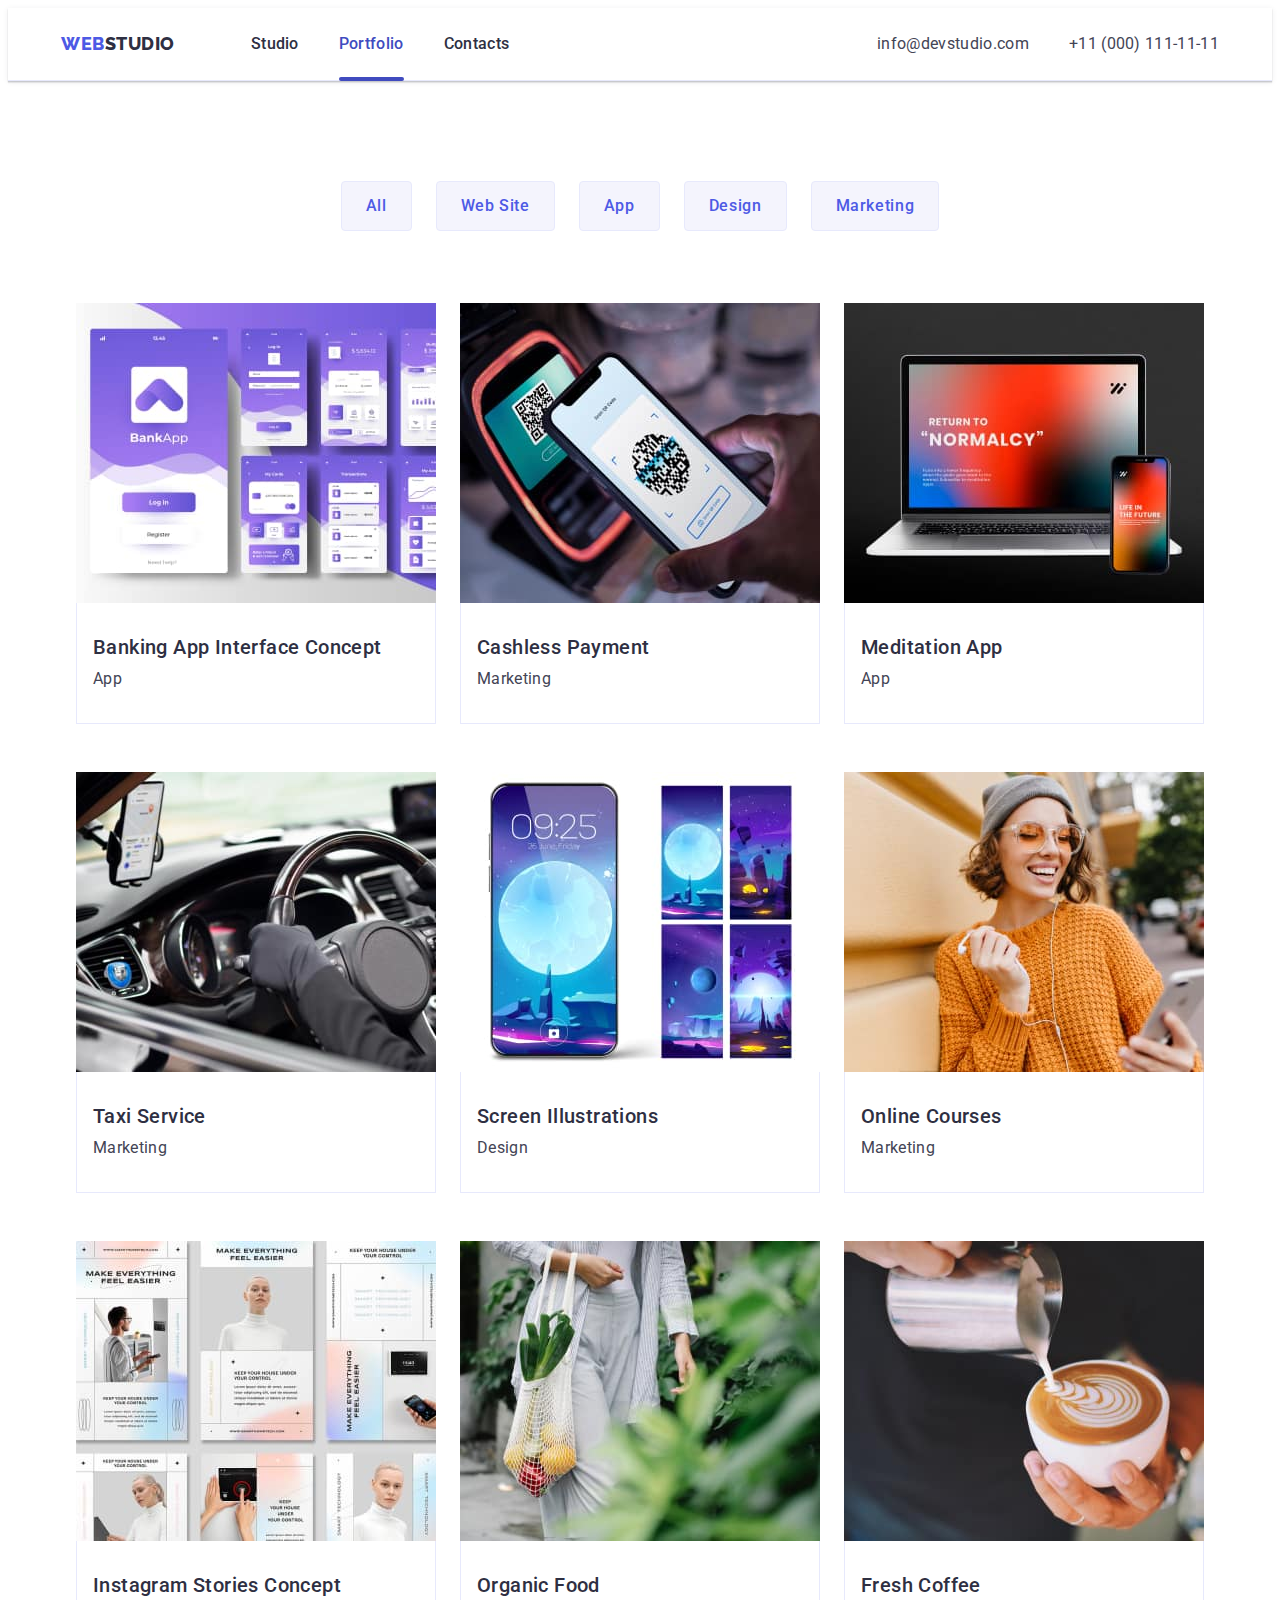
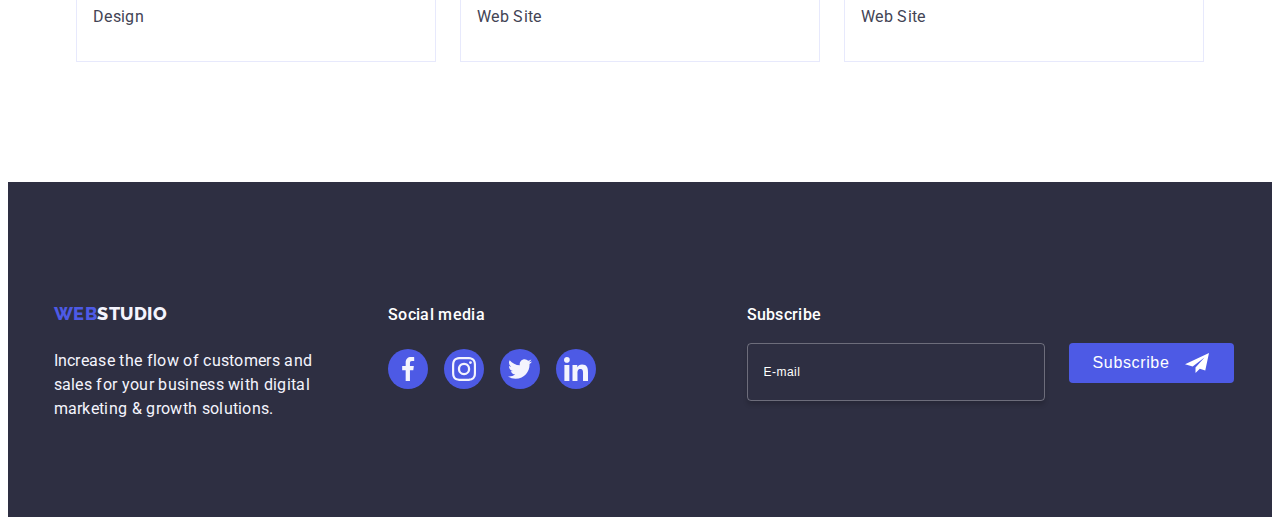
==== commit 0c95f1e5: "add .card-link" ====
--- a/portfolio.html
+++ b/portfolio.html
@@ -67,7 +67,7 @@
       <section class="portfolio-content">
         <div class="container">
           <h1 class="visually-hidden">Сategory</h1>
-          <ul class="category-list list">
+          <ul class="category-list filters-list list">
             <li class="category-item">
               <button type="button" class="category-button">All</button>
             </li>
--- a/css/style.css
+++ b/css/style.css
@@ -87,193 +87,6 @@
   margin: auto;
 }
 
-/*ФОН*/
-
-/* footer */
-/* .footer {
-  background: var(--secondary-bg-color);
-  padding: 100px 0;
-}
-
-.flex-footer {
-  display: flex;
-  align-items: baseline;
-}
-
-.footer-logo {
-  margin-right: 120px;
-}
-
-.footer-description {
-  max-width: 264px;
-  font-size: 16px;
-  line-height: 24px;
-  color: var(--cloud-text-color);
-  letter-spacing: 0.02em;
-}
-
-.footer-inline-block {
-  display: inline-block;
-  margin-bottom: 16px;
-}
-
-.footer-social-box {
-  margin-right: 80px;
-}
-
-.footer-social-title {
-  display: flex;
-  align-items: baseline;
-  color: var(--white-text-color);
-  font-size: 16px;
-  font-style: normal;
-  font-weight: 500;
-  line-height: 24px;
-  letter-spacing: 0.32px;
-  margin-bottom: 16px;
-}
-
-.footer-socials {
-  display: flex;
-  align-items: center;
-  justify-content: center;
-  gap: 16px;
-}
-
-.footer-socials-link {
-  border-radius: 50%;
-  background-color: #4d5ae5;
-  padding: 8px;
-  display: flex;
-  align-items: center;
-  justify-content: center;
-  transition: background-color 250ms cubic-bezier(0.4, 0, 0.2, 1);
-}
-
-.footer-socials-icon {
-  fill: var(--cloud-text-color);
-}
-.footer-socials-link:hover,
-.footer-socials-link:focus {
-  background: var(--hover-bg-social-color);
-}
-.sucscribe-form {
-  display: flex;
-  gap: 24px;
-}
-
-.subscribe-caption {
-  margin-bottom: 16px;
-  font-family: Roboto;
-  font-size: 16px;
-  font-weight: 500;
-  line-height: 1.5;
-  letter-spacing: 0.02em;
-  color: #ffffff;
-}
-
-.subscribe-email {
-  width: 264px;
-  height: 40px;
-  border-radius: 4px;
-  border: 1px solid #fff;
-  box-shadow: 0px 4px 4px 0px rgba(0, 0, 0, 0.15);
-  color: #fff;
-  font-size: 12px;
-  font-weight: 400;
-  line-height: 1.5;
-  letter-spacing: 0.04em;
-  background-color: transparent;
-  padding-left: 16px;
-}
-
-.subscribe-email::placeholder {
-  color: #ffffff;
-}
-
-.subscribe-button {
-  display: flex;
-  align-items: center;
-  justify-content: center;
-  min-width: 165px;
-  height: 40px;
-  padding: 8px 24px;
-  font-size: 16px;
-  font-weight: 500;
-  line-height: 1.5;
-  letter-spacing: 0.04em;
-  color: #ffffff;
-  cursor: pointer;
-  background-color: #4d5ae5;
-  border: none;
-  border-radius: 4px;
-}
-
-.subscribe-icon {
-  fill: #ffffff;
-  margin-left: 16px;
-} */
-
-/* portfolio */
-.portfolio-content {
-  padding: 96px 0 120px 0;
-}
-
-.category-list {
-  display: flex;
-  justify-content: center;
-  gap: 24px;
-  margin-bottom: 72px;
-}
-
-.category-button {
-  background-color: var(--cloud-bg-color);
-  color: var(--accent-text-color);
-  font-family: 'Roboto', sans-serif;
-  font-size: 16px;
-  font-weight: 500;
-  line-height: 24px;
-  letter-spacing: 0.04em;
-  cursor: pointer;
-  padding: 12px 24px;
-  border-radius: 4px;
-  border: 1px solid #e7e9fc;
-  transition: color 250ms cubic-bezier(0.4, 0, 0.2, 1),
-    background-color 250ms cubic-bezier(0.4, 0, 0.2, 1),
-    border-color 250ms cubic-bezier(0.4, 0, 0.2, 1), box-shadow 250ms cubic-bezier(0.4, 0, 0.2, 1);
-}
-
-.category-button:hover,
-.category-button:focus {
-  background: var(--hover-bg-color);
-  color: var(--white-text-color);
-  border: 1px solid transparent;
-  box-shadow: 0px 3px 1px rgba(0, 0, 0, 0.1), 0px 2px 1px rgba(0, 0, 0, 0.08),
-    0px 2px 2px rgba(0, 0, 0, 0.12);
-}
-
-.portfolio-list {
-  display: flex;
-  gap: 24px;
-  flex-wrap: wrap;
-  column-gap: 24px;
-  row-gap: 48px;
-}
-
-.portfolio-card {
-  width: calc((100% - 48px) / 3);
-}
-
-.card-link {
-  display: block;
-  transition: box-shadow 250ms cubic-bezier(0.4, 0, 0.2, 1);
-}
-
-.card-link:hover,
-.card-link:focus {
-  box-shadow: 0px 1px 6px rgba(46, 47, 66, 0.08), 0px 1px 1px rgba(46, 47, 66, 0.16),
-    0px 2px 1px rgba(46, 47, 66, 0.08);
-}
 /* position */
 .position-wrapper {
   position: relative;
--- a/css/mobile.css
+++ b/css/mobile.css
@@ -490,7 +490,70 @@
   margin-left: 16px;
 }
 
-/* hero */
+/* portfolio.html */
+.portfolio-content {
+  padding: 48px 0 48px 0;
+}
+
+.category-list {
+  display: flex;
+  flex-wrap: wrap;
+}
+
+.filters-list {
+  justify-content: start;
+  gap: 16px 24px;
+  margin-bottom: 48px;
+}
+
+.category-button {
+  background-color: var(--cloud-bg-color);
+  color: var(--accent-text-color);
+  font-family: 'Roboto', sans-serif;
+  font-size: 16px;
+  font-weight: 500;
+  line-height: 24px;
+  letter-spacing: 0.04em;
+  cursor: pointer;
+  padding: 12px 24px;
+  border-radius: 4px;
+  border: 1px solid #e7e9fc;
+  transition: color 250ms cubic-bezier(0.4, 0, 0.2, 1),
+    background-color 250ms cubic-bezier(0.4, 0, 0.2, 1),
+    border-color 250ms cubic-bezier(0.4, 0, 0.2, 1), box-shadow 250ms cubic-bezier(0.4, 0, 0.2, 1);
+}
+
+.category-button:hover,
+.category-button:focus {
+  background: var(--hover-bg-color);
+  color: var(--white-text-color);
+  border: 1px solid transparent;
+  box-shadow: 0px 3px 1px rgba(0, 0, 0, 0.1), 0px 2px 1px rgba(0, 0, 0, 0.08),
+    0px 2px 2px rgba(0, 0, 0, 0.12);
+}
+
+.portfolio-list {
+  display: flex;
+  flex-wrap: wrap;
+  column-gap: 24px;
+  row-gap: 48px;
+  justify-content: start;
+}
+
+.portfolio-card {
+  flex-basis: calc((100% - 1 - 1) * 24px / 1);
+}
+
+.card-link {
+  display: block;
+  transition: box-shadow 250ms cubic-bezier(0.4, 0, 0.2, 1);
+}
+
+.card-link:hover,
+.card-link:focus {
+  box-shadow: 0px 1px 6px rgba(46, 47, 66, 0.08), 0px 1px 1px rgba(46, 47, 66, 0.16),
+    0px 2px 1px rgba(46, 47, 66, 0.08);
+}
 
 @media screen and (min-width: 428px) {
   .container {
--- a/css/tablet.css
+++ b/css/tablet.css
@@ -2,6 +2,7 @@
   .container {
     max-width: 768px;
     padding: 0 16px;
+    margin: 0 auto;
   }
 
   /* header */
@@ -88,4 +89,26 @@
   .subscribe-caption {
     margin-right: auto;
   }
+
+  /* portfolio.html */
+  .portfolio-content {
+    padding: 64px 0 96px 0;
+  }
+
+  .category-list {
+    display: flex;
+    justify-content: center;
+    gap: 24px;
+    margin-bottom: 72px;
+    flex-wrap: nowrap;
+  }
+
+  .portfolio-list {
+    display: flex;
+    justify-content: center;
+  }
+
+  .portfolio-card {
+    flex-basis: calc((100% - 2 - 1) * 24px / 2);
+  }
 }
--- a/css/desctop.css
+++ b/css/desctop.css
@@ -120,4 +120,9 @@
   .subscribe-wrapper {
     max-width: 465px;
   }
+
+  /* portfolio.html */
+  .portfolio-content {
+    padding: 100px 0 120px 0;
+  }
 }
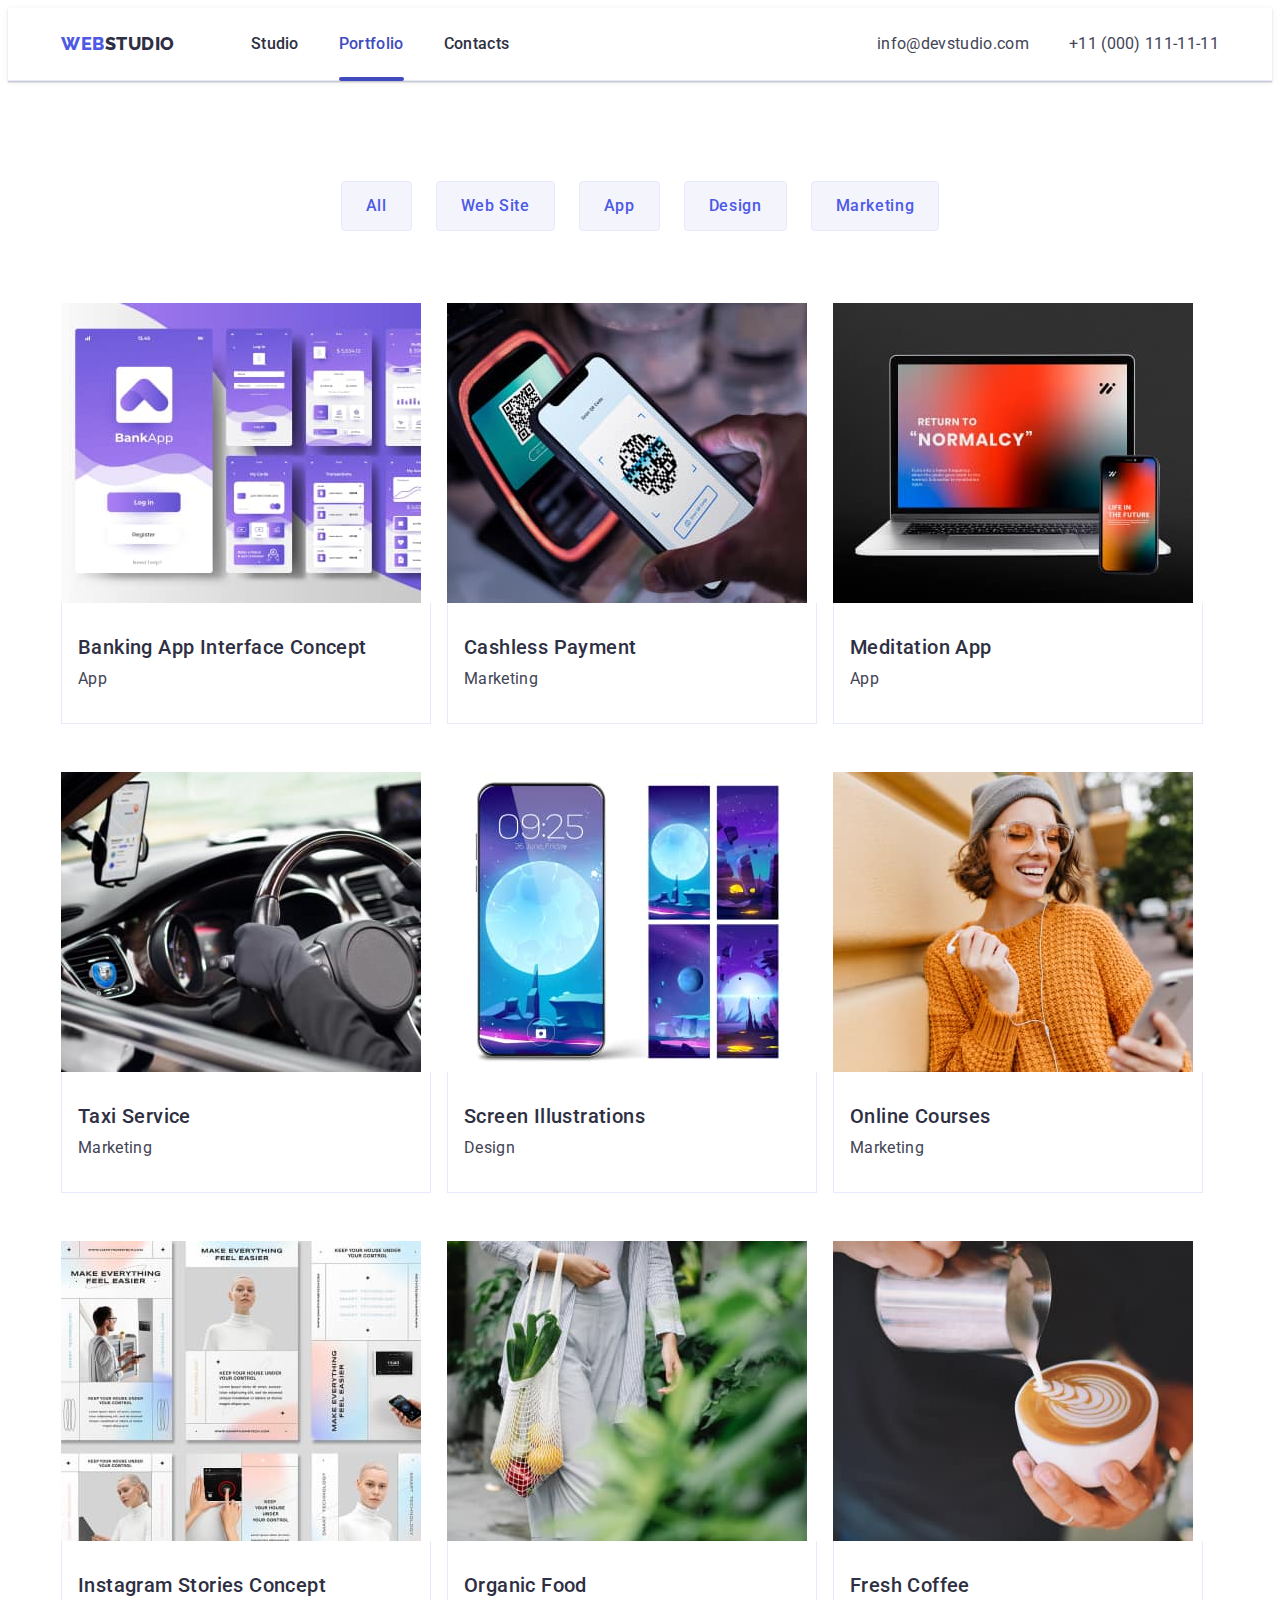
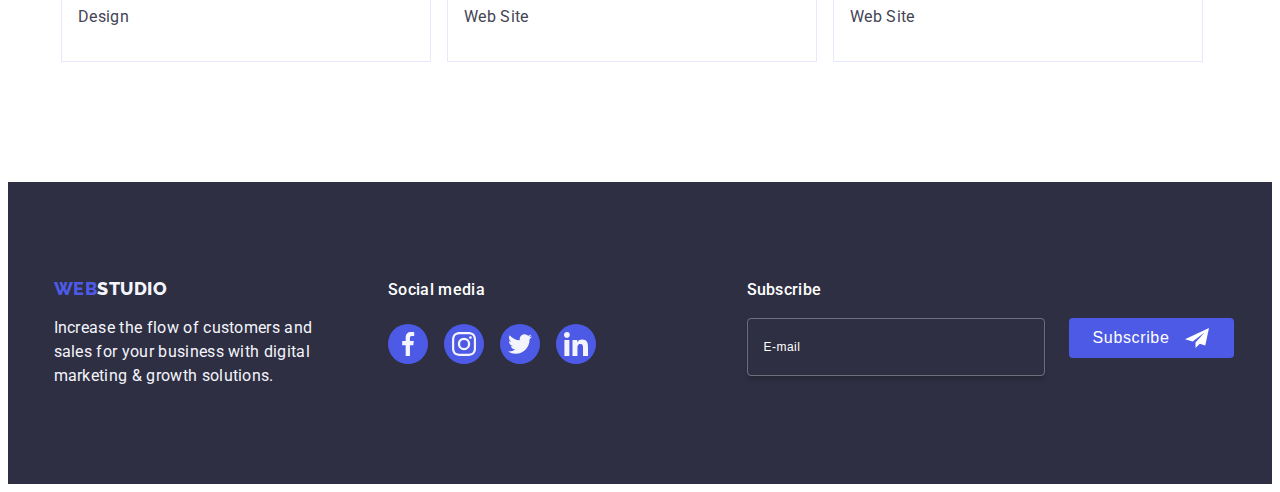
==== commit db8b80b4: "add port" ====
--- a/portfolio.html
+++ b/portfolio.html
@@ -379,10 +379,10 @@
 
       <ul class="mobile-menu">
         <li class="mobile-menu-item">
-          <a class="mobile-menu-link current link" href="#">Studio</a>
+          <a class="mobile-menu-link link" href="./index.html">Studio</a>
         </li>
         <li class="mobile-menu-item">
-          <a class="mobile-menu-link link" href="#">Portfolio</a>
+          <a class="mobile-menu-link current link" href="#">Portfolio</a>
         </li>
         <li class="mobile-menu-item">
           <a class="mobile-menu-link link" href="#">Contacts</a>
--- a/css/style.css
+++ b/css/style.css
@@ -36,6 +36,8 @@
 
 img {
   display: block;
+  max-width: 100%;
+  height: auto;
 }
 
 .visually-hidden {
@@ -65,428 +67,8 @@
 
 ul,
 .list {
-  /* /////////////////////////////////////////////////////// DALETE*/
   list-style-type: none;
 }
 
-/* header */
-
 /* hero */
 /*ФОН*/
-.hero {
-  padding: 188px 0;
-  background-color: var(--secondary-bg-color);
-  background-image: linear-gradient(rgba(46, 47, 66, 0.7), rgba(46, 47, 66, 0.7)),
-    url(../images/home/hero-bg.jpg);
-  background-repeat: no-repeat;
-  background-size: cover;
-  background-position: center;
-  /* */
-  max-width: 1440px;
-  overflow: hidden;
-  margin: auto;
-}
-
-/* position */
-.position-wrapper {
-  position: relative;
-  overflow: hidden;
-}
-
-.overlay-text {
-  position: absolute;
-  top: 0;
-  left: 0;
-  width: 100%;
-  height: 100%;
-  display: flex;
-  justify-content: center;
-  padding: 40px 32px;
-  transform: translateY(100%);
-  color: var(--cloud-text-color);
-  font-family: Roboto;
-  font-size: 16px;
-  line-height: 24px;
-  letter-spacing: 0.32px;
-  background-color: #4d5ae5;
-  transition: transform 250ms cubic-bezier(0.4, 0, 0.2, 1);
-}
-
-.card-link:hover .overlay-text,
-.card-link:focus .overlay-text {
-  transform: translateY(0%);
-}
-
-/* position  | | */
-.pornfolio-card-inner {
-  padding: 32px 16px;
-  border: 1px solid #e7e9fc;
-  border-top: none;
-}
-.portfolio-title {
-  font-size: 20px;
-  line-height: 24px;
-  font-weight: 500;
-  letter-spacing: 0.02em;
-  color: var(--title-text-color);
-  margin-bottom: 8px;
-}
-
-.product {
-  font-size: 16px;
-  line-height: 24px;
-  letter-spacing: 0.02em;
-  color: var(--primary-text-color);
-}
-
-/* 
-} */
-/* Modal */
-
-.backdrop {
-  position: fixed;
-  top: 0;
-  left: 0;
-  width: 100%;
-  height: 100%;
-  background-color: rgba(46, 47, 66, 0.4);
-  transition: opacity 250ms cubic-bezier(0.4, 0, 0.2, 1),
-    visibility 250ms cubic-bezier(0.4, 0, 0.2, 1);
-
-  display: flex;
-  justify-content: center;
-  align-items: center;
-  z-index: 10;
-}
-
-.modal {
-  padding-top: 72px;
-  padding-left: 24px;
-  padding-right: 24px;
-  padding-bottom: 24px;
-  position: absolute;
-  left: 50%;
-  top: 50%;
-  transform: translate(-50%, -50%) scale(1);
-  width: 408px;
-  min-height: 584px;
-  border-radius: 4px;
-  background: var(--DAIRY, #fcfcfc);
-  box-shadow: 0px 2px 1px 0px rgba(0, 0, 0, 0.2), 0px 1px 3px 0px rgba(0, 0, 0, 0.12),
-    0px 1px 1px 0px rgba(0, 0, 0, 0.14);
-  transition: transform 250ms cubic-bezier(0.4, 0, 0.2, 1);
-}
-
-.is-hidden {
-  visibility: hidden;
-  pointer-events: none;
-  opacity: 0;
-}
-
-.modal-btn {
-  position: absolute;
-  top: 24px;
-  right: 24px;
-  width: 24px;
-  height: 24px;
-  border-radius: 50%;
-  display: flex;
-  align-items: center;
-  justify-content: center;
-  background-color: #e7e9fc;
-  border: 1px solid rgba(0, 0, 0, 0.1);
-  padding: 0;
-  cursor: pointer;
-  transition: background-color 250ms cubic-bezier(0.4, 0, 0.2, 1),
-    border 250ms cubic-bezier(0.4, 0, 0.2, 1);
-}
-
-.modal-btn:focus,
-.modal-btn:hover {
-  background-color: 250ms cubic-bezier(0.4, 0, 0.2, 1), border 250ms cubic-bezier(0.4, 0, 0.2, 1);
-  background-color: var(--hover-bg-color);
-  border: none;
-  border-color: #404bbf;
-}
-
-.modal-btn-icon {
-  transition: fill 250ms cubic-bezier(0.4, 0, 0.2, 1);
-}
-
-button:hover .modal-btn-icon,
-button:focus .modal-btn-icon {
-  fill: #ffffff;
-}
-
-/* Modal form */
-
-.modal-caption {
-  color: #2e2f42;
-  text-align: center;
-  font-style: normal;
-  font-weight: 500;
-  font-size: 16px;
-  line-height: 1.5; /* 150% */
-  letter-spacing: 0.32px;
-  margin-bottom: 16px;
-  font-size: 16px;
-}
-.modal-row {
-  margin-bottom: 8px;
-}
-
-.modal-comment {
-  margin-bottom: 16px;
-}
-
-.modal-label {
-  display: block;
-  color: #8e8f99;
-  font-size: 12px;
-  line-height: 1.17;
-  letter-spacing: 0.48px;
-  margin-bottom: 4px;
-}
-.modal-box {
-  margin-bottom: 8px;
-  position: relative;
-}
-
-.modal-input {
-  width: 100%;
-  height: 40px;
-  padding: 8px 38px;
-  border-radius: 4px;
-  border: 1px solid rgba(46, 47, 66, 0.4);
-  transition: border-color 250ms ease;
-  cursor: pointer;
-  background-color: transparent;
-  outline: transparent;
-  border-color: 250ms cubic-bezier(0.4, 0, 0.2, 1);
-  transition: border-color 250ms cubic-bezier(0.4, 0, 0.2, 1);
-}
-
-.modal-input:focus-within,
-.modal-comment-field:focus-within {
-  border-color: var(--accent-text-color);
-}
-
-.modal-icon {
-  position: absolute;
-  top: 50%;
-  left: 16px;
-  transform: translateY(-50%);
-  fill: #2e2f42;
-  transition: fill 250ms cubic-bezier(0.4, 0, 0.2, 1);
-}
-
-.modal-input:focus-within + .modal-icon {
-  fill: var(--accent-text-color);
-}
-
-.modal-comment-field {
-  display: block;
-  width: 100%;
-  height: 120px;
-  padding: 8px 16px;
-  font-size: 12px;
-  line-height: 1.17;
-  letter-spacing: 0.48px;
-  color: rgba(46, 47, 66, 0.4);
-  resize: none;
-  outline: none;
-  border-radius: 4px;
-  border: 1px solid rgba(46, 47, 66, 0.4);
-  margin-bottom: 16px;
-  outline: transparent;
-  background-color: transparent;
-  border-color: 250ms cubic-bezier(0.4, 0, 0.2, 1);
-  transition: border-color 250ms cubic-bezier(0.4, 0, 0.2, 1);
-}
-
-.modal-agreement {
-  display: block;
-  margin-bottom: 24px;
-  font-size: 12px;
-  line-height: 1.17;
-  letter-spacing: 0.48px;
-  color: #8e8f99;
-}
-
-.modal-agreement-input {
-  display: block;
-}
-
-.modal-checkbox {
-  display: inline-flex;
-  align-items: center;
-  justify-content: center;
-  margin-right: 8px;
-  width: 16px;
-  height: 16px;
-  border: 1px solid rgba(46, 47, 66, 0.4);
-  border-radius: 2px;
-  transition: background-color 250ms cubic-bezier(0.4, 0, 0.2, 1),
-    border 250ms cubic-bezier(0.4, 0, 0.2, 1), fill 250ms cubic-bezier(0.4, 0, 0.2, 1);
-  fill: transparent;
-}
-.modal-checkbox-icon {
-  opacity: 0;
-}
-
-.modal-privacy {
-  margin-bottom: 24px;
-}
-
-.modal-agreement-input:checked + .modal-agreement > .modal-checkbox {
-  background-color: #404bbf;
-  border: none;
-  fill: #f4f4fd;
-}
-
-.modal-agreement-input:checked + .modal-agreement > .modal-checkbox > .modal-checkbox-icon {
-  opacity: 1;
-  fill: #fff;
-}
-
-.modal-agreement-link {
-  color: #4d5ae5;
-  font-size: 12px;
-  font-weight: 400;
-  line-height: 16px;
-  letter-spacing: 0.48px;
-  text-decoration-line: underline;
-}
-/* Mobile menu */
-.menu-container {
-  position: fixed;
-  top: 0;
-  left: 0;
-
-  width: 100%;
-  height: 100%;
-  padding: 80px 35px 40px 50px;
-
-  display: flex;
-  flex-direction: column;
-  background-color: #fff;
-  z-index: 5;
-  transform: translateX(100%);
-  transition: transform 300ms ease-in;
-}
-
-.menu-container.is-open {
-  transform: translateX(0);
-  transition-delay: 150ms;
-}
-
-.menu-toggle {
-  min-height: 32px;
-  min-width: 22px;
-  display: inline-flex;
-  align-items: center;
-  justify-content: center;
-  margin: 0;
-  padding: 0;
-  background-color: transparent;
-  cursor: pointer;
-  border: none;
-  outline: none;
-}
-
-.toggle-menu-icon {
-  stroke: #2e2f42;
-}
-
-.mobile-menu-close {
-  position: absolute;
-  top: 24px;
-  right: 24px;
-  display: flex;
-  align-items: center;
-  justify-content: center;
-  padding: 0;
-  min-width: 24px;
-  min-height: 24px;
-  background-color: #fff;
-  border: 1px solid #e7e9fc;
-  border-radius: 50%;
-}
-
-.menu-toggle-icon {
-  fill: #2e2f42;
-}
-.mobile-menu {
-  margin-bottom: auto;
-}
-.mobile-menu-item:not(:last-child) {
-  margin-bottom: 40px;
-}
-.mobile-menu-link {
-  font-size: 36px;
-  font-weight: 700;
-  line-height: 1.11;
-  letter-spacing: 0.02;
-  text-transform: capitalize;
-  color: #2e2f42;
-}
-
-.mobile-menu-link.current {
-  color: var(--accent-bg-color);
-}
-
-.mobile-contacts {
-  margin-bottom: 48px;
-}
-.mobile-contact-item:not(:last-child) {
-  margin-bottom: 40px;
-}
-
-.mobile-contact-link {
-  color: #434455;
-  font-size: 26px;
-  font-weight: 500;
-  line-height: 1.2;
-  letter-spacing: 0.02em;
-}
-.mobile-contact-link.accent {
-  color: #4d5ae5;
-}
-@media screen and (min-width: 428px) {
-  .mobile-contact-link.accent {
-    font-size: 36px;
-    font-weight: 700;
-  }
-}
-.mobile-socials {
-  display: flex;
-  align-items: center;
-  gap: 56px;
-}
-
-@media screen and (max-width: 427.99px) {
-  .mobile-socials {
-    gap: 0;
-    justify-content: space-between;
-  }
-}
-
-.mobile-socials-link {
-  width: 40px;
-  height: 40px;
-  border-radius: 50%;
-  background-color: #4d5ae5;
-  padding: 8px;
-  display: flex;
-  align-items: center;
-  justify-content: center;
-  transition: background-color 250ms cubic-bezier(0.4, 0, 0.2, 1);
-}
-
-.mobile-socials-icon {
-  fill: var(--cloud-text-color);
-}
-.mobile-socials-link:hover,
-.mobile-socials-link:focus {
-  background: var(--hover-bg-social-color);
-}
--- a/css/mobile.css
+++ b/css/mobile.css
@@ -132,9 +132,6 @@
 .address-link {
   color: var(--primary-text-color);
   text-decoration: none;
-  font-size: 16px;
-  font-weight: 400;
-  line-height: 24px;
   letter-spacing: 0.02em;
 }
 
@@ -143,6 +140,27 @@
   color: var(--hover-text-color);
 }
 /* */
+.hero {
+  padding: 112px 0;
+  background-repeat: no-repeat;
+  background-size: cover;
+  background-position: center;
+
+  max-width: 428px;
+  overflow: hidden;
+  margin: auto;
+  background-color: var(--secondary-bg-color);
+  background-image: linear-gradient(rgba(46, 47, 66, 0.7), rgba(46, 47, 66, 0.7)),
+    url(../images/bg/hero-bg_mobile.jpg);
+}
+
+@media screen and (max-width: 767.98px) and (min-resolution: 192dpi) {
+  .hero {
+    background-image: linear-gradient(rgba(46, 47, 66, 0.7), rgba(46, 47, 66, 0.7)),
+      url(../images/bg/hero-bg@2x_mobile.jpg);
+  }
+}
+
 .hero-title {
   font-size: 36px;
   font-weight: 700;
@@ -312,6 +330,7 @@
   align-items: center;
   justify-content: center;
   flex-wrap: wrap;
+  row-gap: 72px;
 }
 
 .customer-item {
@@ -386,6 +405,11 @@
   line-height: 24px;
   letter-spacing: 0.32px;
   margin-bottom: 16px;
+}
+
+.footer-logo > .logo {
+  padding-top: 0;
+  padding-bottom: 17px;
 }
 
 .footer-logo {
@@ -537,11 +561,11 @@
   flex-wrap: wrap;
   column-gap: 24px;
   row-gap: 48px;
-  justify-content: start;
+  justify-content: center;
 }
 
 .portfolio-card {
-  flex-basis: calc((100% - 1 - 1) * 24px / 1);
+  width: calc((100% - 0) / 1);
 }
 
 .card-link {
@@ -553,6 +577,408 @@
 .card-link:focus {
   box-shadow: 0px 1px 6px rgba(46, 47, 66, 0.08), 0px 1px 1px rgba(46, 47, 66, 0.16),
     0px 2px 1px rgba(46, 47, 66, 0.08);
+}
+
+/* position */
+.position-wrapper {
+  position: relative;
+  overflow: hidden;
+}
+
+.overlay-text {
+  position: absolute;
+  top: 0;
+  left: 0;
+  width: 100%;
+  height: 100%;
+  display: flex;
+  justify-content: center;
+  padding: 40px 32px;
+  transform: translateY(100%);
+  color: var(--cloud-text-color);
+  font-family: Roboto;
+  font-size: 16px;
+  line-height: 24px;
+  letter-spacing: 0.32px;
+  background-color: #4d5ae5;
+  transition: transform 250ms cubic-bezier(0.4, 0, 0.2, 1);
+}
+
+.card-link:hover .overlay-text,
+.card-link:focus .overlay-text {
+  transform: translateY(0%);
+}
+
+/* position  | | */
+.pornfolio-card-inner {
+  padding: 32px 16px;
+  border: 1px solid #e7e9fc;
+  border-top: none;
+}
+.portfolio-title {
+  font-size: 20px;
+  line-height: 24px;
+  font-weight: 500;
+  letter-spacing: 0.02em;
+  color: var(--title-text-color);
+  margin-bottom: 8px;
+}
+
+.product {
+  font-size: 16px;
+  line-height: 24px;
+  letter-spacing: 0.02em;
+  color: var(--primary-text-color);
+}
+
+/* Modal */
+
+.backdrop {
+  position: fixed;
+  top: 0;
+  left: 0;
+  width: 100%;
+  height: 100%;
+  background-color: rgba(46, 47, 66, 0.4);
+  transition: opacity 250ms cubic-bezier(0.4, 0, 0.2, 1),
+    visibility 250ms cubic-bezier(0.4, 0, 0.2, 1);
+
+  display: flex;
+  justify-content: center;
+  align-items: center;
+  z-index: 10;
+}
+
+.modal {
+  padding-top: 72px;
+  padding-left: 24px;
+  padding-right: 24px;
+  padding-bottom: 24px;
+  position: absolute;
+  left: 50%;
+  top: 50%;
+  transform: translate(-50%, -50%) scale(1);
+  width: 408px;
+  min-height: 584px;
+  border-radius: 4px;
+  background: var(--DAIRY, #fcfcfc);
+  box-shadow: 0px 2px 1px 0px rgba(0, 0, 0, 0.2), 0px 1px 3px 0px rgba(0, 0, 0, 0.12),
+    0px 1px 1px 0px rgba(0, 0, 0, 0.14);
+  transition: transform 250ms cubic-bezier(0.4, 0, 0.2, 1);
+}
+
+.is-hidden {
+  visibility: hidden;
+  pointer-events: none;
+  opacity: 0;
+}
+
+.modal-btn {
+  position: absolute;
+  top: 24px;
+  right: 24px;
+  width: 24px;
+  height: 24px;
+  border-radius: 50%;
+  display: flex;
+  align-items: center;
+  justify-content: center;
+  background-color: #e7e9fc;
+  border: 1px solid rgba(0, 0, 0, 0.1);
+  padding: 0;
+  cursor: pointer;
+  transition: background-color 250ms cubic-bezier(0.4, 0, 0.2, 1),
+    border 250ms cubic-bezier(0.4, 0, 0.2, 1);
+}
+
+.modal-btn:focus,
+.modal-btn:hover {
+  background-color: 250ms cubic-bezier(0.4, 0, 0.2, 1), border 250ms cubic-bezier(0.4, 0, 0.2, 1);
+  background-color: var(--hover-bg-color);
+  border: none;
+  border-color: #404bbf;
+}
+
+.modal-btn-icon {
+  transition: fill 250ms cubic-bezier(0.4, 0, 0.2, 1);
+}
+
+button:hover .modal-btn-icon,
+button:focus .modal-btn-icon {
+  fill: #ffffff;
+}
+
+/* Modal form */
+
+.modal-caption {
+  color: #2e2f42;
+  text-align: center;
+  font-style: normal;
+  font-weight: 500;
+  font-size: 16px;
+  line-height: 1.5; /* 150% */
+  letter-spacing: 0.32px;
+  margin-bottom: 16px;
+  font-size: 16px;
+}
+.modal-row {
+  margin-bottom: 8px;
+}
+
+.modal-comment {
+  margin-bottom: 16px;
+}
+
+.modal-label {
+  display: block;
+  color: #8e8f99;
+  font-size: 12px;
+  line-height: 1.17;
+  letter-spacing: 0.48px;
+  margin-bottom: 4px;
+}
+.modal-box {
+  margin-bottom: 8px;
+  position: relative;
+}
+
+.modal-input {
+  width: 100%;
+  height: 40px;
+  padding: 8px 38px;
+  border-radius: 4px;
+  border: 1px solid rgba(46, 47, 66, 0.4);
+  transition: border-color 250ms ease;
+  cursor: pointer;
+  background-color: transparent;
+  outline: transparent;
+  border-color: 250ms cubic-bezier(0.4, 0, 0.2, 1);
+  transition: border-color 250ms cubic-bezier(0.4, 0, 0.2, 1);
+}
+
+.modal-input:focus-within,
+.modal-comment-field:focus-within {
+  border-color: var(--accent-text-color);
+}
+
+.modal-icon {
+  position: absolute;
+  top: 50%;
+  left: 16px;
+  transform: translateY(-50%);
+  fill: #2e2f42;
+  transition: fill 250ms cubic-bezier(0.4, 0, 0.2, 1);
+}
+
+.modal-input:focus-within + .modal-icon {
+  fill: var(--accent-text-color);
+}
+
+.modal-comment-field {
+  display: block;
+  width: 100%;
+  height: 120px;
+  padding: 8px 16px;
+  font-size: 12px;
+  line-height: 1.17;
+  letter-spacing: 0.48px;
+  color: rgba(46, 47, 66, 0.4);
+  resize: none;
+  outline: none;
+  border-radius: 4px;
+  border: 1px solid rgba(46, 47, 66, 0.4);
+  margin-bottom: 16px;
+  outline: transparent;
+  background-color: transparent;
+  border-color: 250ms cubic-bezier(0.4, 0, 0.2, 1);
+  transition: border-color 250ms cubic-bezier(0.4, 0, 0.2, 1);
+}
+
+.modal-agreement {
+  display: block;
+  margin-bottom: 24px;
+  font-size: 12px;
+  line-height: 1.17;
+  letter-spacing: 0.48px;
+  color: #8e8f99;
+}
+
+.modal-agreement-input {
+  display: block;
+}
+
+.modal-checkbox {
+  display: inline-flex;
+  align-items: center;
+  justify-content: center;
+  margin-right: 8px;
+  width: 16px;
+  height: 16px;
+  border: 1px solid rgba(46, 47, 66, 0.4);
+  border-radius: 2px;
+  transition: background-color 250ms cubic-bezier(0.4, 0, 0.2, 1),
+    border 250ms cubic-bezier(0.4, 0, 0.2, 1), fill 250ms cubic-bezier(0.4, 0, 0.2, 1);
+  fill: transparent;
+}
+.modal-checkbox-icon {
+  opacity: 0;
+}
+
+.modal-privacy {
+  margin-bottom: 24px;
+}
+
+.modal-agreement-input:checked + .modal-agreement > .modal-checkbox {
+  background-color: #404bbf;
+  border: none;
+  fill: #f4f4fd;
+}
+
+.modal-agreement-input:checked + .modal-agreement > .modal-checkbox > .modal-checkbox-icon {
+  opacity: 1;
+  fill: #fff;
+}
+
+.modal-agreement-link {
+  color: #4d5ae5;
+  font-size: 12px;
+  font-weight: 400;
+  line-height: 16px;
+  letter-spacing: 0.48px;
+  text-decoration-line: underline;
+}
+/* Mobile menu */
+.menu-container {
+  position: fixed;
+  top: 0;
+  left: 0;
+
+  width: 100%;
+  height: 100%;
+  padding: 80px 35px 40px 50px;
+
+  display: flex;
+  flex-direction: column;
+  background-color: #fff;
+  z-index: 5;
+  transform: translateX(100%);
+  transition: transform 300ms ease-in;
+}
+
+.menu-container.is-open {
+  transform: translateX(0);
+  transition-delay: 150ms;
+}
+
+.menu-toggle {
+  min-height: 32px;
+  min-width: 22px;
+  display: inline-flex;
+  align-items: center;
+  justify-content: center;
+  margin: 0;
+  padding: 0;
+  background-color: transparent;
+  cursor: pointer;
+  border: none;
+  outline: none;
+}
+
+.toggle-menu-icon {
+  stroke: #2e2f42;
+}
+
+.mobile-menu-close {
+  position: absolute;
+  top: 24px;
+  right: 24px;
+  display: flex;
+  align-items: center;
+  justify-content: center;
+  padding: 0;
+  min-width: 24px;
+  min-height: 24px;
+  background-color: #fff;
+  border: 1px solid #e7e9fc;
+  border-radius: 50%;
+}
+
+.menu-toggle-icon {
+  fill: #2e2f42;
+}
+.mobile-menu {
+  margin-bottom: auto;
+}
+.mobile-menu-item:not(:last-child) {
+  margin-bottom: 40px;
+}
+.mobile-menu-link {
+  font-size: 36px;
+  font-weight: 700;
+  line-height: 1.11;
+  letter-spacing: 0.02;
+  text-transform: capitalize;
+  color: #2e2f42;
+}
+
+.mobile-menu-link.current {
+  color: var(--accent-bg-color);
+}
+
+.mobile-contacts {
+  margin-bottom: 48px;
+}
+.mobile-contact-item:not(:last-child) {
+  margin-bottom: 40px;
+}
+
+.mobile-contact-link {
+  color: #434455;
+  font-size: 26px;
+  font-weight: 500;
+  line-height: 1.2;
+  letter-spacing: 0.02em;
+}
+.mobile-contact-link.accent {
+  color: #4d5ae5;
+}
+@media screen and (min-width: 428px) {
+  .mobile-contact-link.accent {
+    font-size: 36px;
+    font-weight: 700;
+  }
+}
+.mobile-socials {
+  display: flex;
+  align-items: center;
+  gap: 56px;
+}
+
+@media screen and (max-width: 427.99px) {
+  .mobile-socials {
+    gap: 0;
+    justify-content: space-between;
+  }
+}
+
+.mobile-socials-link {
+  width: 40px;
+  height: 40px;
+  border-radius: 50%;
+  background-color: #4d5ae5;
+  padding: 8px;
+  display: flex;
+  align-items: center;
+  justify-content: center;
+  transition: background-color 250ms cubic-bezier(0.4, 0, 0.2, 1);
+}
+
+.mobile-socials-icon {
+  fill: var(--cloud-text-color);
+}
+.mobile-socials-link:hover,
+.mobile-socials-link:focus {
+  background: var(--hover-bg-social-color);
 }
 
 @media screen and (min-width: 428px) {
--- a/css/tablet.css
+++ b/css/tablet.css
@@ -18,7 +18,26 @@
     flex-direction: column;
     gap: 12px;
   }
+
+  .address-link {
+    font-size: 12px;
+    line-height: 14px;
+    letter-spacing: 0.02em;
+  }
   /*  */
+  .hero {
+    max-width: 768px;
+    background-image: linear-gradient(rgba(46, 47, 66, 0.7), rgba(46, 47, 66, 0.7)),
+      url(../images/bg/hero-bg_tablet.jpg);
+  }
+
+  @media screen and (min-width: 767.98px) and (min-resolution: 192dpi) {
+    .hero {
+      background-image: linear-gradient(rgba(46, 47, 66, 0.7), rgba(46, 47, 66, 0.7)),
+        url(../images/bg/hero-bg@2x_tablet.jpg);
+    }
+  }
+
   .hero-title {
     font-size: 56px;
     line-height: 1.07;
@@ -105,10 +124,13 @@
 
   .portfolio-list {
     display: flex;
-    justify-content: center;
+    flex-wrap: wrap;
+    column-gap: 16px;
+    row-gap: 48px;
+    justify-content: start;
   }
 
   .portfolio-card {
-    flex-basis: calc((100% - 2 - 1) * 24px / 2);
+    width: calc((100% - 24px) / 2);
   }
 }
--- a/css/desctop.css
+++ b/css/desctop.css
@@ -24,9 +24,25 @@
     gap: 40px;
   }
 
+  .address-link {
+    font-size: 16px;
+    font-weight: 400;
+    line-height: 24px;
+  }
+
   /*  */
   .hero {
     padding: 188px 0;
+    max-width: 1440px;
+    background-image: linear-gradient(rgba(46, 47, 66, 0.7), rgba(46, 47, 66, 0.7)),
+      url(../images/bg/hero-bg_desctop.jpg);
+  }
+
+  @media screen and (min-width: 1158px) and (min-resolution: 192dpi) {
+    .hero {
+      background-image: linear-gradient(rgba(46, 47, 66, 0.7), rgba(46, 47, 66, 0.7)),
+        url(../images/bg/hero-bg@2x_desctop.jpg);
+    }
   }
   .benefits-wrapper-icon {
     display: flex;
@@ -54,9 +70,13 @@
   .characteristic,
   .employee-description {
     font-size: 16px;
+    font-weight: 400;
     line-height: 1.5;
     letter-spacing: 0.02em;
     color: var(--primary-text-color);
+  }
+  .pt-0 {
+    padding-top: 0;
   }
   .made-d-none {
     display: block;
@@ -125,4 +145,7 @@
   .portfolio-content {
     padding: 100px 0 120px 0;
   }
+  .portfolio-card {
+    width: calc((100% - 48px) / 3);
+  }
 }
